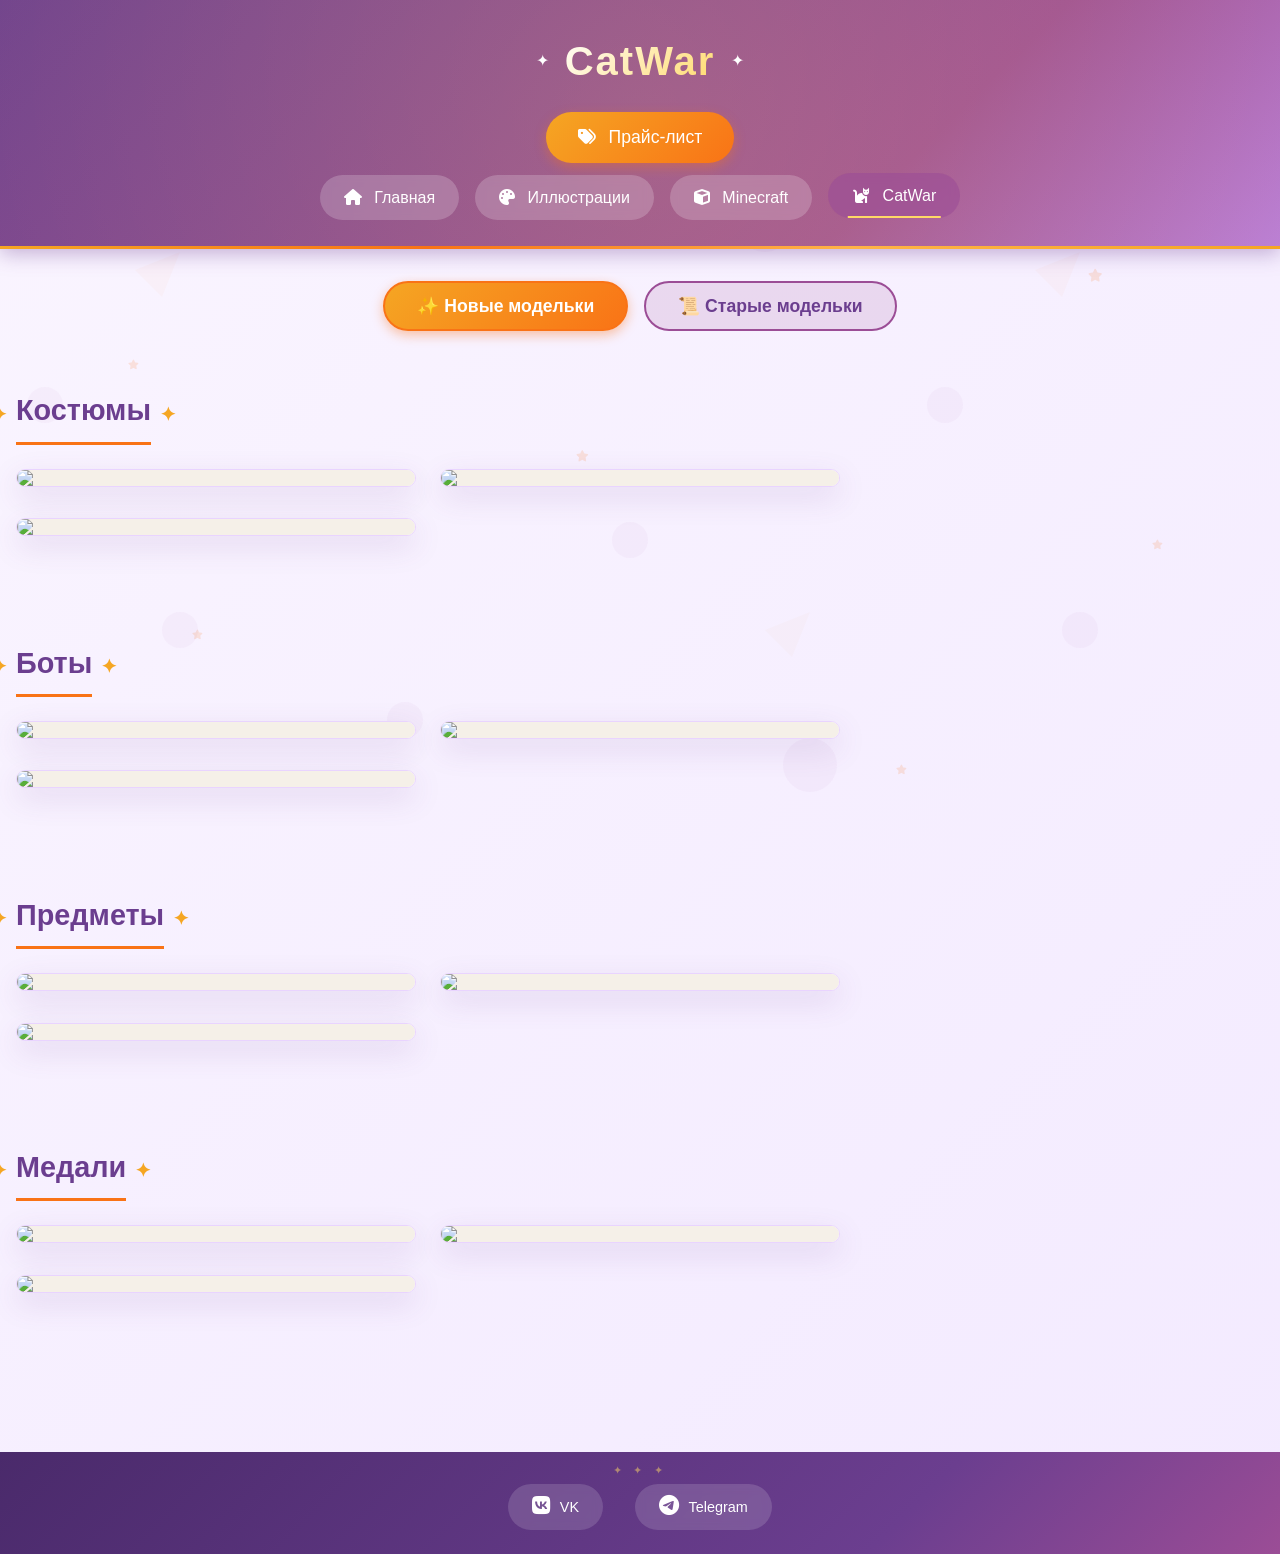
==== catwar.html @ 412e7867 "Update catwar.html" ====
<!DOCTYPE html>
<html lang="ru">
<head>
    <meta charset="UTF-8">
    <meta name="viewport" content="width=device-width, initial-scale=1.0">
    <title>CatWar</title>
    <link rel="stylesheet" href="style.css">
    <link rel="stylesheet" href="https://cdnjs.cloudflare.com/ajax/libs/font-awesome/6.0.0-beta3/css/all.min.css">
</head>
<body>
    <div class="floating-bg-stars">
        <i class="fas fa-star"></i>
        <i class="fas fa-star"></i>
        <i class="fas fa-star"></i>
        <i class="fas fa-star"></i>
        <i class="fas fa-star"></i>
        <i class="fas fa-star"></i>
        <i class="fas fa-star"></i>
        <i class="fas fa-star"></i>
    </div>

    <header>
        <div class="header-content">
            <div class="page-title-header">
                <span class="title-star-left">✦</span>
                <h1>CatWar</h1>
                <span class="title-star-right">✦</span>
            </div>
        </div>
        <nav>
            <a href="price.html" class="price-btn"><i class="fas fa-tags"></i> Прайс-лист</a>
            <div class="nav-links">
                <a href="index.html"><i class="fas fa-home"></i> Главная</a>
                <a href="gallery.html"><i class="fas fa-palette"></i> Иллюстрации</a>
                <a href="minecraft.html"><i class="fas fa-cube"></i> Minecraft</a>
                <a href="catwar.html" class="active"><i class="fas fa-cat"></i> CatWar</a>
            </div>
        </nav>
    </header>

    <main>
        <div class="section-tabs">
            <button class="tab-btn active" data-tab="new">✨ Новые модельки</button>
            <button class="tab-btn" data-tab="old">📜 Старые модельки</button>
        </div>

        <div id="new" class="section-content active">
            <div class="category"><h3>Костюмы</h3><div class="gallery">
                <div class="card"><div class="card-image"><img src="https://via.placeholder.com/400x400?text=New+Player+1"><div class="card-overlay"><i class="fas fa-search-plus"></i></div></div></div>
                <div class="card"><div class="card-image"><img src="https://via.placeholder.com/400x400?text=New+Player+2"><div class="card-overlay"><i class="fas fa-search-plus"></i></div></div></div>
                <div class="card"><div class="card-image"><img src="https://via.placeholder.com/400x400?text=New+Player+3"><div class="card-overlay"><i class="fas fa-search-plus"></i></div></div></div>
            </div></div>
            <div class="category"><h3>Боты</h3><div class="gallery">
                <div class="card"><div class="card-image"><img src="https://via.placeholder.com/400x400?text=New+Bot+1"><div class="card-overlay"><i class="fas fa-search-plus"></i></div></div></div>
                <div class="card"><div class="card-image"><img src="https://via.placeholder.com/400x400?text=New+Bot+2"><div class="card-overlay"><i class="fas fa-search-plus"></i></div></div></div>
                <div class="card"><div class="card-image"><img src="https://via.placeholder.com/400x400?text=New+Bot+3"><div class="card-overlay"><i class="fas fa-search-plus"></i></div></div></div>
            </div></div>
            <div class="category"><h3>Предметы</h3><div class="gallery">
                <div class="card"><div class="card-image"><img src="https://via.placeholder.com/400x400?text=New+Item+1"><div class="card-overlay"><i class="fas fa-search-plus"></i></div></div></div>
                <div class="card"><div class="card-image"><img src="https://via.placeholder.com/400x400?text=New+Item+2"><div class="card-overlay"><i class="fas fa-search-plus"></i></div></div></div>
                <div class="card"><div class="card-image"><img src="https://via.placeholder.com/400x400?text=New+Item+3"><div class="card-overlay"><i class="fas fa-search-plus"></i></div></div></div>
            </div></div>
            <div class="category"><h3>Медали</h3><div class="gallery">
                <div class="card"><div class="card-image"><img src="https://via.placeholder.com/400x400?text=New+Medal+1"><div class="card-overlay"><i class="fas fa-search-plus"></i></div></div></div>
                <div class="card"><div class="card-image"><img src="https://via.placeholder.com/400x400?text=New+Medal+2"><div class="card-overlay"><i class="fas fa-search-plus"></i></div></div></div>
                <div class="card"><div class="card-image"><img src="https://via.placeholder.com/400x400?text=New+Medal+3"><div class="card-overlay"><i class="fas fa-search-plus"></i></div></div></div>
            </div></div>
        </div>

        <div id="old" class="section-content">
            <div class="category"><h3>Костюмы</h3><div class="gallery">
                <div class="card"><div class="card-image"><img src="https://via.placeholder.com/400x400?text=Old+Player+1"><div class="card-overlay"><i class="fas fa-search-plus"></i></div></div></div>
                <div class="card"><div class="card-image"><img src="https://via.placeholder.com/400x400?text=Old+Player+2"><div class="card-overlay"><i class="fas fa-search-plus"></i></div></div></div>
                <div class="card"><div class="card-image"><img src="https://via.placeholder.com/400x400?text=Old+Player+3"><div class="card-overlay"><i class="fas fa-search-plus"></i></div></div></div>
            </div></div>
            <div class="category"><h3>Боты</h3><div class="gallery">
                <div class="card"><div class="card-image"><img src="https://via.placeholder.com/400x400?text=Old+Bot+1"><div class="card-overlay"><i class="fas fa-search-plus"></i></div></div></div>
                <div class="card"><div class="card-image"><img src="https://via.placeholder.com/400x400?text=Old+Bot+2"><div class="card-overlay"><i class="fas fa-search-plus"></i></div></div></div>
                <div class="card"><div class="card-image"><img src="https://via.placeholder.com/400x400?text=Old+Bot+3"><div class="card-overlay"><i class="fas fa-search-plus"></i></div></div></div>
            </div></div>
            <div class="category"><h3>Предметы</h3><div class="gallery">
                <div class="card"><div class="card-image"><img src="https://via.placeholder.com/400x400?text=Old+Item+1"><div class="card-overlay"><i class="fas fa-search-plus"></i></div></div></div>
                <div class="card"><div class="card-image"><img src="https://via.placeholder.com/400x400?text=Old+Item+2"><div class="card-overlay"><i class="fas fa-search-plus"></i></div></div></div>
                <div class="card"><div class="card-image"><img src="https://via.placeholder.com/400x400?text=Old+Item+3"><div class="card-overlay"><i class="fas fa-search-plus"></i></div></div></div>
            </div></div>
            <div class="category"><h3>Медали</h3><div class="gallery">
                <div class="card"><div class="card-image"><img src="https://via.placeholder.com/400x400?text=Old+Medal+1"><div class="card-overlay"><i class="fas fa-search-plus"></i></div></div></div>
                <div class="card"><div class="card-image"><img src="https://via.placeholder.com/400x400?text=Old+Medal+2"><div class="card-overlay"><i class="fas fa-search-plus"></i></div></div></div>
                <div class="card"><div class="card-image"><img src="https://via.placeholder.com/400x400?text=Old+Medal+3"><div class="card-overlay"><i class="fas fa-search-plus"></i></div></div></div>
            </div></div>
        </div>
    </main>

    <footer>
        <div class="social-icons">
            <a href="https://vk.com/club159753129" target="_blank" class="social-link vk"><i class="fab fa-vk"></i><span>VK</span></a>
            <a href="https://t.me/AsyaF0xy" target="_blank" class="social-link telegram"><i class="fab fa-telegram-plane"></i><span>Telegram</span></a>
        </div>
    </footer>

    <div id="imageModal" class="modal">
        <span class="close-modal">&times;</span>
        <img class="modal-content" id="modalImage">
    </div>
    <script>
        const modal = document.getElementById('imageModal');
        const modalImg = document.getElementById('modalImage');
        const closeModal = document.querySelector('.close-modal');
        document.querySelectorAll('.card-image img').forEach(img => {
            img.addEventListener('click', () => { modal.style.display = 'flex'; modalImg.src = img.src; modalImg.alt = img.alt; });
        });
        closeModal.addEventListener('click', () => { modal.style.display = 'none'; });
        modal.addEventListener('click', (e) => { if (e.target === modal) modal.style.display = 'none'; });

        const tabBtns = document.querySelectorAll('.tab-btn');
        const sections = { new: document.getElementById('new'), old: document.getElementById('old') };
        tabBtns.forEach(btn => {
            btn.addEventListener('click', () => {
                const tabId = btn.getAttribute('data-tab');
                tabBtns.forEach(b => b.classList.remove('active'));
                btn.classList.add('active');
                Object.values(sections).forEach(section => section.classList.remove
---- style.css ----
* {
    margin: 0;
    padding: 0;
    box-sizing: border-box;
}

body {
    font-family: 'Segoe UI', Tahoma, Geneva, Verdana, sans-serif;
    line-height: 1.6;
    color: #2d1b2d;
    background: linear-gradient(135deg, #faf5ff 0%, #f3eaff 100%);
    display: flex;
    flex-direction: column;
    min-height: 100vh;
    position: relative;
}

/* Декоративные элементы на фоне */
body::before {
    content: '';
    position: fixed;
    top: 0;
    left: 0;
    width: 100%;
    height: 100%;
    pointer-events: none;
    background-image: url('data:image/svg+xml;utf8,<svg xmlns="http://www.w3.org/2000/svg" viewBox="0 0 100 100"><circle cx="10" cy="10" r="2" fill="rgba(155,77,150,0.08)"/><circle cx="85" cy="25" r="3" fill="rgba(155,77,150,0.08)"/><circle cx="45" cy="80" r="2" fill="rgba(155,77,150,0.08)"/><circle cx="70" cy="60" r="2" fill="rgba(155,77,150,0.08)"/><circle cx="20" cy="70" r="2" fill="rgba(155,77,150,0.08)"/><circle cx="90" cy="85" r="3" fill="rgba(155,77,150,0.08)"/><circle cx="5" cy="45" r="2" fill="rgba(155,77,150,0.08)"/><circle cx="60" cy="15" r="2" fill="rgba(155,77,150,0.08)"/><path d="M15 30 L20 28 L18 33 Z" fill="rgba(249,115,22,0.05)"/><path d="M85 70 L90 68 L88 73 Z" fill="rgba(245,166,35,0.05)"/></svg>');
    background-repeat: repeat;
    opacity: 0.5;
    z-index: -1;
}

/* Плавающие звёздочки на фоне */
.floating-bg-stars {
    position: fixed;
    top: 0;
    left: 0;
    width: 100%;
    height: 100%;
    pointer-events: none;
    overflow: hidden;
    z-index: 0;
}

.floating-bg-stars i {
    position: absolute;
    color: rgba(249, 115, 22, 0.15);
    font-size: 0.6rem;
    animation: floatBgStar 15s linear infinite;
}

.floating-bg-stars i:nth-child(1) { top: 10%; left: 20%; animation-duration: 18s; }
.floating-bg-stars i:nth-child(2) { top: 30%; left: 85%; animation-duration: 22s; font-size: 0.8rem; }
.floating-bg-stars i:nth-child(3) { top: 70%; left: 15%; animation-duration: 25s; }
.floating-bg-stars i:nth-child(4) { top: 50%; left: 45%; animation-duration: 20s; font-size: 0.7rem; }
.floating-bg-stars i:nth-child(5) { top: 85%; left: 70%; animation-duration: 28s; }
.floating-bg-stars i:nth-child(6) { top: 15%; left: 60%; animation-duration: 16s; }
.floating-bg-stars i:nth-child(7) { top: 60%; left: 90%; animation-duration: 24s; }
.floating-bg-stars i:nth-child(8) { top: 40%; left: 10%; animation-duration: 30s; }

@keyframes floatBgStar {
    0% { transform: translateY(0) rotate(0deg); opacity: 0; }
    20% { opacity: 0.5; }
    80% { opacity: 0.5; }
    100% { transform: translateY(-100px) rotate(180deg); opacity: 0; }
}

/* Шапка сайта */
header {
    background: linear-gradient(135deg, #6b3e8f 0%, #9b4d96 70%, #b87cdb 100%);
    color: #fff;
    text-align: center;
    padding: 1.8rem 1rem;
    box-shadow: 0 4px 20px rgba(107, 62, 143, 0.4);
    position: relative;
    overflow: hidden;
}

header::before {
    content: '';
    position: absolute;
    top: -50%;
    left: -50%;
    width: 200%;
    height: 200%;
    background: radial-gradient(circle, rgba(255,200,100,0.2) 0%, transparent 70%);
    animation: rotate 20s linear infinite;
}

header::after {
    content: '';
    position: absolute;
    bottom: 0;
    left: 0;
    right: 0;
    height: 3px;
    background: linear-gradient(90deg, #f5a623, #f97316, #ffb347, #f5a623);
    animation: shimmer 3s ease-in-out infinite;
}

@keyframes shimmer {
    0% { opacity: 0.5; background-position: -100%; }
    50% { opacity: 1; }
    100% { opacity: 0.5; background-position: 100%; }
}

@keyframes rotate {
    from { transform: rotate(0deg); }
    to { transform: rotate(360deg); }
}

.header-content {
    position: relative;
    z-index: 1;
}

/* Заголовок страницы в шапке */
.page-title-header {
    display: flex;
    align-items: center;
    justify-content: center;
    gap: 1rem;
    flex-wrap: wrap;
}

.page-title-header i {
    font-size: 2rem;
    color: #ffd966;
    filter: drop-shadow(0 2px 4px rgba(0,0,0,0.2));
    animation: bounce 3s ease-in-out infinite;
}

.page-title-header h1 {
    font-size: 2.5rem;
    margin: 0;
    text-shadow: 2px 2px 4px rgba(0,0,0,0.2);
    letter-spacing: 2px;
    background: linear-gradient(135deg, #fff, #ffd966);
    -webkit-background-clip: text;
    background-clip: text;
    color: transparent;
    text-shadow: none;
}

@keyframes bounce {
    0%, 100% { transform: translateY(0); }
    50% { transform: translateY(-3px); }
}

.floating-stars-header {
    display: flex;
    gap: 0.3rem;
}

.floating-stars-header i {
    font-size: 0.9rem;
    color: #ffd966;
    animation: pulseStar 1.5s ease-in-out infinite;
}

.floating-stars-header i:nth-child(2) { animation-delay: 0.5s; }
.floating-stars-header i:nth-child(3) { animation-delay: 1s; }

@keyframes pulseStar {
    0%, 100% { opacity: 0.5; transform: scale(0.9); }
    50% { opacity: 1; transform: scale(1.1); }
}

/* Навигация */
nav {
    margin-top: 1.2rem;
    position: relative;
    z-index: 1;
    display: flex;
    flex-direction: column;
    align-items: center;
    gap: 0.8rem;
}

.price-btn {
    background: linear-gradient(135deg, #f5a623, #f97316);
    padding: 0.7rem 2rem;
    font-size: 1.1rem;
    box-shadow: 0 4px 12px rgba(249, 115, 22, 0.4);
    position: relative;
    overflow: hidden;
}

.price-btn::before {
    content: '';
    position: absolute;
    top: 0;
    left: -100%;
    width: 100%;
    height: 100%;
    background: linear-gradient(90deg, transparent, rgba(255,255,255,0.3), transparent);
    transition: left 0.5s;
}

.price-btn:hover::before {
    left: 100%;
}

.price-btn:hover {
    transform: translateY(-2px);
    box-shadow: 0 6px 16px rgba(249, 115, 22, 0.6);
}

.nav-links {
    display: flex;
    gap: 1rem;
    flex-wrap: wrap;
    justify-content: center;
}

nav a {
    color: #fff;
    text-decoration: none;
    margin: 0;
    padding: 0.6rem 1.5rem;
    border-radius: 30px;
    transition: all 0.3s;
    font-weight: 500;
    display: inline-block;
    background: rgba(255,255,255,0.2);
    backdrop-filter: blur(5px);
    position: relative;
}

nav a i {
    margin-right: 0.5rem;
}

nav a::after {
    content: '';
    position: absolute;
    bottom: 0;
    left: 50%;
    width: 0;
    height: 2px;
    background: #ffd966;
    transition: all 0.3s;
    transform: translateX(-50%);
}

nav a:hover::after, nav a.active::after {
    width: 70%;
}

nav a:hover, nav a.active {
    background: rgba(155, 77, 150, 0.6);
    transform: translateY(-2px);
}

/* Основной контент */
main {
    flex: 1;
    max-width: 1400px;
    margin: 2rem auto;
    padding: 0 1rem;
    width: 100%;
    position: relative;
    z-index: 1;
}

/* Галерея в стиле Pinterest */
.gallery {
    column-count: 3;
    column-gap: 1.5rem;
}

.card {
    background: #fff;
    border-radius: 20px;
    overflow: hidden;
    box-shadow: 0 10px 30px rgba(107, 62, 143, 0.15);
    transition: all 0.4s;
    border: 1px solid #e9d4ff;
    margin-bottom: 1.5rem;
    break-inside: avoid;
    display: inline-block;
    width: 100%;
    position: relative;
}

.card::before {
    content: '';
    position: absolute;
    top: 0;
    left: 0;
    right: 0;
    height: 3px;
    background: linear-gradient(90deg, #6b3e8f, #f5a623, #f97316, #6b3e8f);
    border-radius: 20px 20px 0 0;
    transform: scaleX(0);
    transition: transform 0.4s;
}

.card:hover::before {
    transform: scaleX(1);
}

.card:hover {
    transform: translateY(-8px);
    box-shadow: 0 20px 40px rgba(155, 77, 150, 0.3);
}

.card-image {
    position: relative;
    overflow: hidden;
    cursor: pointer;
    background: #f5f0e8;
}

.card-image img {
    width: 100%;
    height: auto;
    display: block;
    transition: transform 0.5s;
}

.card:hover .card-image img {
    transform: scale(1.02);
}

.card-overlay {
    position: absolute;
    top: 0;
    left: 0;
    width: 100%;
    height: 100%;
    background: rgba(107, 62, 143, 0.7);
    display: flex;
    align-items: center;
    justify-content: center;
    opacity: 0;
    transition: opacity 0.3s;
}

.card-image:hover .card-overlay {
    opacity: 1;
}

.card-overlay i {
    font-size: 2.5rem;
    color: #ffd966;
    transform: scale(0.8);
    transition: transform 0.3s;
}

.card-image:hover .card-overlay i {
    transform: scale(1);
}

/* Категории */
.category {
    margin-bottom: 3rem;
}

.category h3 {
    font-size: 1.8rem;
    margin: 1.5rem 0 1.5rem;
    color: #6b3e8f;
    border-bottom: 3px solid #f97316;
    padding-bottom: 0.5rem;
    display: inline-block;
    position: relative;
}

.category h3::before {
    content: '✦';
    position: absolute;
    left: -25px;
    top: 50%;
    transform: translateY(-50%);
    color: #f5a623;
    font-size: 1.2rem;
}

.category h3::after {
    content: '✦';
    position: absolute;
    right: -25px;
    top: 50%;
    transform: translateY(-50%);
    color: #f5a623;
    font-size: 1.2rem;
}

/* Прайс-лист */
.price-note {
    background: linear-gradient(135deg, #faf5ff 0%, #f5eaff 100%);
    border-left: 4px solid #f97316;
    padding: 1.2rem;
    margin-bottom: 2rem;
    border-radius: 16px;
    text-align: center;
    position: relative;
    overflow: hidden;
}

.price-note::before {
    content: '✨';
    position: absolute;
    left: 10px;
    top: 10px;
    font-size: 1rem;
    opacity: 0.5;
}

.price-note::after {
    content: '✨';
    position: absolute;
    right: 10px;
    bottom: 10px;
    font-size: 1rem;
    opacity: 0.5;
}

.specialization {
    display: flex;
    justify-content: center;
    gap: 2rem;
    margin: 2rem 0;
    flex-wrap: wrap;
}

.specialization span {
    background: linear-gradient(135deg, #6b3e8f 0%, #9b4d96 100%);
    color: #fff;
    padding: 0.7rem 1.8rem;
    border-radius: 50px;
    font-size: 1rem;
    box-shadow: 0 4px 12px rgba(107, 62, 143, 0.3);
    transition: all 0.3s;
    cursor: default;
    position: relative;
    overflow: hidden;
}

.specialization span::before {
    content: '';
    position: absolute;
    top: 0;
    left: -100%;
    width: 100%;
    height: 100%;
    background: linear-gradient(90deg, transparent, rgba(255,215,0,0.3), transparent);
    transition: left 0.5s;
}

.specialization span:hover::before {
    left: 100%;
}

.specialization span:hover {
    transform: translateY(-3px);
    box-shadow: 0 6px 16px rgba(155, 77, 150, 0.4);
}

.price-info {
    text-align: center;
    margin-bottom: 2rem;
    display: flex;
    align-items: center;
    justify-content: center;
    gap: 0.5rem;
    color: #6b3e8f;
    background: rgba(155, 77, 150, 0.1);
    padding: 0.8rem;
    border-radius: 50px;
    width: fit-content;
    margin-left: auto;
    margin-right: auto;
}

.price-info i {
    font-size: 1.2rem;
    color: #f97316;
}

.price-category h3 {
    font-size: 1.4rem;
    margin: 1.8rem 0 1rem;
    color: #6b3e8f;
    border-bottom: 2px solid #f97316;
    padding-bottom: 0.4rem;
    display: inline-block;
}

.price-table {
    width: 100%;
    border-collapse: collapse;
    background: #fff;
    box-shadow: 0 4px 16px rgba(107, 62, 143, 0.1);
    margin-bottom: 1.5rem;
    border-radius: 16px;
    overflow: hidden;
}

.price-table th, .price-table td {
    border: 1px solid #e9d4ff;
    padding: 12px 16px;
    text-align: left;
}

.price-table th {
    background: linear-gradient(135deg, #6b3e8f 0%, #9b4d96 100%);
    color: #fff;
    font-weight: 600;
}

.price-table tr:nth-child(even) {
    background: #faf5ff;
}

.price-table tr:hover {
    background: #fff0e0;
    transition: background 0.2s;
}

/* Информационные блоки */
.info-block {
    background: #fff;
    border-radius: 20px;
    padding: 1.8rem;
    margin: 2rem 0;
    box-shadow: 0 8px 24px rgba(107, 62, 143, 0.1);
    border: 1px solid #e9d4ff;
    transition: all 0.3s;
    position: relative;
    overflow: hidden;
}

.info-block::before {
    content: '✦';
    position: absolute;
    top: 10px;
    left: 10px;
    font-size: 1.2rem;
    color: #f5a623;
    opacity: 0.3;
}

.info-block::after {
    content: '✦';
    position: absolute;
    bottom: 10px;
    right: 10px;
    font-size: 1.2rem;
    color: #f5a623;
    opacity: 0.3;
}

.info-block:hover {
    transform: translateY(-3px);
    box-shadow: 0 12px 28px rgba(249, 115, 22, 0.15);
}

.info-block h3 {
    border-bottom: none;
    margin-top: 0;
    display: block;
    color: #f97316;
    margin-bottom: 1rem;
}

.info-block h3 i {
    margin-right: 0.6rem;
    color: #f5a623;
}

.payment-methods {
    display: flex;
    flex-wrap: wrap;
    gap: 1rem;
    margin-top: 0.8rem;
}

.payment-methods span {
    background: linear-gradient(135deg, #faf5ff 0%, #f5eaff 100%);
    padding: 0.6rem 1.3rem;
    border-radius: 30px;
    font-size: 0.9rem;
    color: #6b3e8f;
    font-weight: 500;
    transition: all 0.3s;
    border: 1px solid #e9d4ff;
}

.payment-methods span:hover {
    transform: translateY(-2px);
    box-shadow: 0 2px 8px rgba(249, 115, 22, 0.2);
    border-color: #f97316;
}

/* Стили для лобби */
.welcome-block {
    text-align: center;
    position: relative;
}

.welcome-block .decor-line {
    width: 80px;
    height: 2px;
    background: linear-gradient(90deg, #6b3e8f, #f5a623, #f97316, #6b3e8f);
    margin: 1rem auto;
    border-radius: 2px;
}

.welcome-block h3 {
    color: #6b3e8f;
    margin-bottom: 1rem;
    font-size: 1.8rem;
}

.welcome-block p {
    font-size: 1.1rem;
    max-width: 800px;
    margin: 0 auto;
    line-height: 1.6;
}

.tools-block {
    text-align: center;
}

.tools-list {
    display: flex;
    justify-content: center;
    gap: 2rem;
    flex-wrap: wrap;
    margin-top: 1rem;
}

.tools-list p {
    background: linear-gradient(135deg, #faf5ff 0%, #f5eaff 100%);
    padding: 0.8rem 1.5rem;
    border-radius: 20px;
    border: 1px solid #e9d4ff;
    font-size: 1rem;
    transition: all 0.3s;
}

.tools-list p:hover {
    border-color: #f97316;
    transform: translateY(-2px);
}

.tools-list i {
    margin-right: 0.5rem;
    color: #f97316;
}

.info-grid {
    display: grid;
    grid-template-columns: repeat(auto-fit, minmax(250px, 1fr));
    gap: 1.5rem;
    margin: 2rem 0;
}

.info-card {
    background: #fff;
    border-radius: 20px;
    padding: 1.5rem;
    text-align: center;
    transition: all 0.3s;
    border: 1px solid #e9d4ff;
    box-shadow: 0 4px 12px rgba(107, 62, 143, 0.1);
    position: relative;
}

.info-card::before {
    content: '';
    position: absolute;
    top: 0;
    left: 0;
    right: 0;
    height: 3px;
    background: linear-gradient(90deg, #6b3e8f, #f5a623, #f97316);
    border-radius: 20px 20px 0 0;
}

.info-card:hover {
    transform: translateY(-5px);
    box-shadow: 0 12px 28px rgba(249, 115, 22, 0.2);
}

.info-card i {
    font-size: 2rem;
    color: #f97316;
    margin-bottom: 1rem;
}

.info-card h3 {
    color: #6b3e8f;
    margin-bottom: 0.5rem;
    font-size: 1.3rem;
}

.info-link {
    display: inline-block;
    color: #f97316;
    text-decoration: none;
    font-weight: bold;
    transition: color 0.3s;
}

.info-link:hover {
    color: #f5a623;
}

/* Minecraft блок */
.minecraft-info {
    background: linear-gradient(135deg, #faf5ff 0%, #f5eaff 100%);
    border: 1px solid #f97316;
}

.minecraft-info h3 {
    color: #f97316;
}

/* Переключаемые разделы CatWar */
.section-tabs {
    display: flex;
    justify-content: center;
    gap: 1rem;
    margin-bottom: 2rem;
    flex-wrap: wrap;
}

.tab-btn {
    background: rgba(155, 77, 150, 0.15);
    border: 2px solid #9b4d96;
    color: #6b3e8f;
    padding: 0.8rem 2rem;
    border-radius: 50px;
    font-size: 1.1rem;
    font-weight: bold;
    cursor: pointer;
    transition: all 0.3s;
    font-family: inherit;
    position: relative;
    overflow: hidden;
}

.tab-btn::before {
    content: '';
    position: absolute;
    top: 0;
    left: -100%;
    width: 100%;
    height: 100%;
    background: linear-gradient(90deg, transparent, rgba(255,215,0,0.3), transparent);
    transition: left 0.4s;
}

.tab-btn:hover::before {
    left: 100%;
}

.tab-btn:hover {
    background: #f97316;
    color: white;
    transform: translateY(-2px);
    border-color: #f97316;
}

.tab-btn.active {
    background: linear-gradient(135deg, #f5a623, #f97316);
    color: white;
    border-color: #f97316;
    box-shadow: 0 4px 12px rgba(249, 115, 22, 0.4);
}

.section-content {
    display: none;
    animation: fadeIn 0.5s ease;
}

.section-content.active {
    display: block;
}

@keyframes fadeIn {
    from { opacity: 0; transform: translateY(10px); }
    to { opacity: 1; transform: translateY(0); }
}

/* Модальное окно */
.modal {
    display: none;
    position: fixed;
    top: 0;
    left: 0;
    width: 100%;
    height: 100%;
    background: rgba(0,0,0,0.9);
    z-index: 1000;
    align-items: center;
    justify-content: center;
    cursor: pointer;
}

.modal-content {
    max-width: 90%;
    max-height: 90%;
    object-fit: contain;
    border-radius: 12px;
    box-shadow: 0 0 30px rgba(249, 115, 22, 0.3);
    animation: zoomIn 0.3s ease;
}

@keyframes zoomIn {
    from { transform: scale(0.8); opacity: 0; }
    to { transform: scale(1); opacity: 1; }
}

.close-modal {
    position: absolute;
    top: 20px;
    right: 35px;
    color: #fff;
    font-size: 40px;
    font-weight: bold;
    cursor: pointer;
    transition: all 0.3s;
}

.close-modal:hover {
    color: #f97316;
    transform: scale(1.1);
}

/* Подвал */
footer {
    background: linear-gradient(135deg, #4a2a6b 0%, #6b3e8f 70%, #9b4d96 100%);
    color: #fff;
    text-align: center;
    padding: 1.5rem;
    margin-top: 3rem;
    position: relative;
}

footer::before {
    content: '✦ ✦ ✦';
    position: absolute;
    top: 10px;
    left: 50%;
    transform: translateX(-50%);
    font-size: 0.7rem;
    letter-spacing: 4px;
    opacity: 0.5;
    color: #ffd966;
}

.social-icons {
    display: flex;
    justify-content: center;
    gap: 2rem;
    margin-top: 0.5rem;
}

.social-link {
    display: flex;
    align-items: center;
    gap: 0.6rem;
    color: #fff;
    text-decoration: none;
    padding: 0.7rem 1.5rem;
    border-radius: 40px;
    transition: all 0.3s;
    background: rgba(255,255,255,0.15);
    backdrop-filter: blur(5px);
    position: relative;
    overflow: hidden;
}

.social-link::before {
    content: '';
    position: absolute;
    top: 0;
    left: -100%;
    width: 100%;
    height: 100%;
    background: linear-gradient(90deg, transparent, rgba(255,215,0,0.3), transparent);
    transition: left 0.4s;
}

.social-link:hover::before {
    left: 100%;
}

.social-link i {
    font-size: 1.3rem;
}

.social-link span {
    font-size: 0.9rem;
    font-weight: 500;
}

.social-link:hover {
    transform: translateY(-5px);
    box-shadow: 0 6px 16px rgba(0,0,0,0.2);
}

.social-link.vk:hover {
    background: #4c75a3;
}

.social-link.telegram:hover {
    background: #26a5e4;
}

/* Адаптивность */
@media (max-width: 992px) {
    .gallery {
        column-count: 2;
    }
}

@media (max-width: 768px) {
    .page-title-header h1 {
        font-size: 1.8rem;
    }
    
    .page-title-header i {
        font-size: 1.5rem;
    }
    
    nav a {
        padding: 0.4rem 1rem;
        font-size: 0.85rem;
    }
    
    .price-btn {
        padding: 0.5rem 1.2rem;
        font-size: 0.95rem;
    }
    
    .gallery {
        column-count: 1;
    }
    
    .price-table th, .price-table td {
        padding: 8px 10px;
        font-size: 0.85rem;
    }
    
    .specialization {
        gap: 1rem;
    }
    
    .specialization span {
        padding: 0.5rem 1.2rem;
        font-size: 0.85rem;
    }
    
    .tools-list {
        gap: 1rem;
    }
    
    .tools-list p {
        padding: 0.6rem 1rem;
        font-size: 0.9rem;
    }
    
    .info-grid {
        grid-template-columns: 1fr;
    }
    
    .tab-btn {
        padding: 0.5rem 1rem;
        font-size: 0.9rem;
    }
    
    .category h3::before,
    .category h3::after {
        display: none;
    }
}
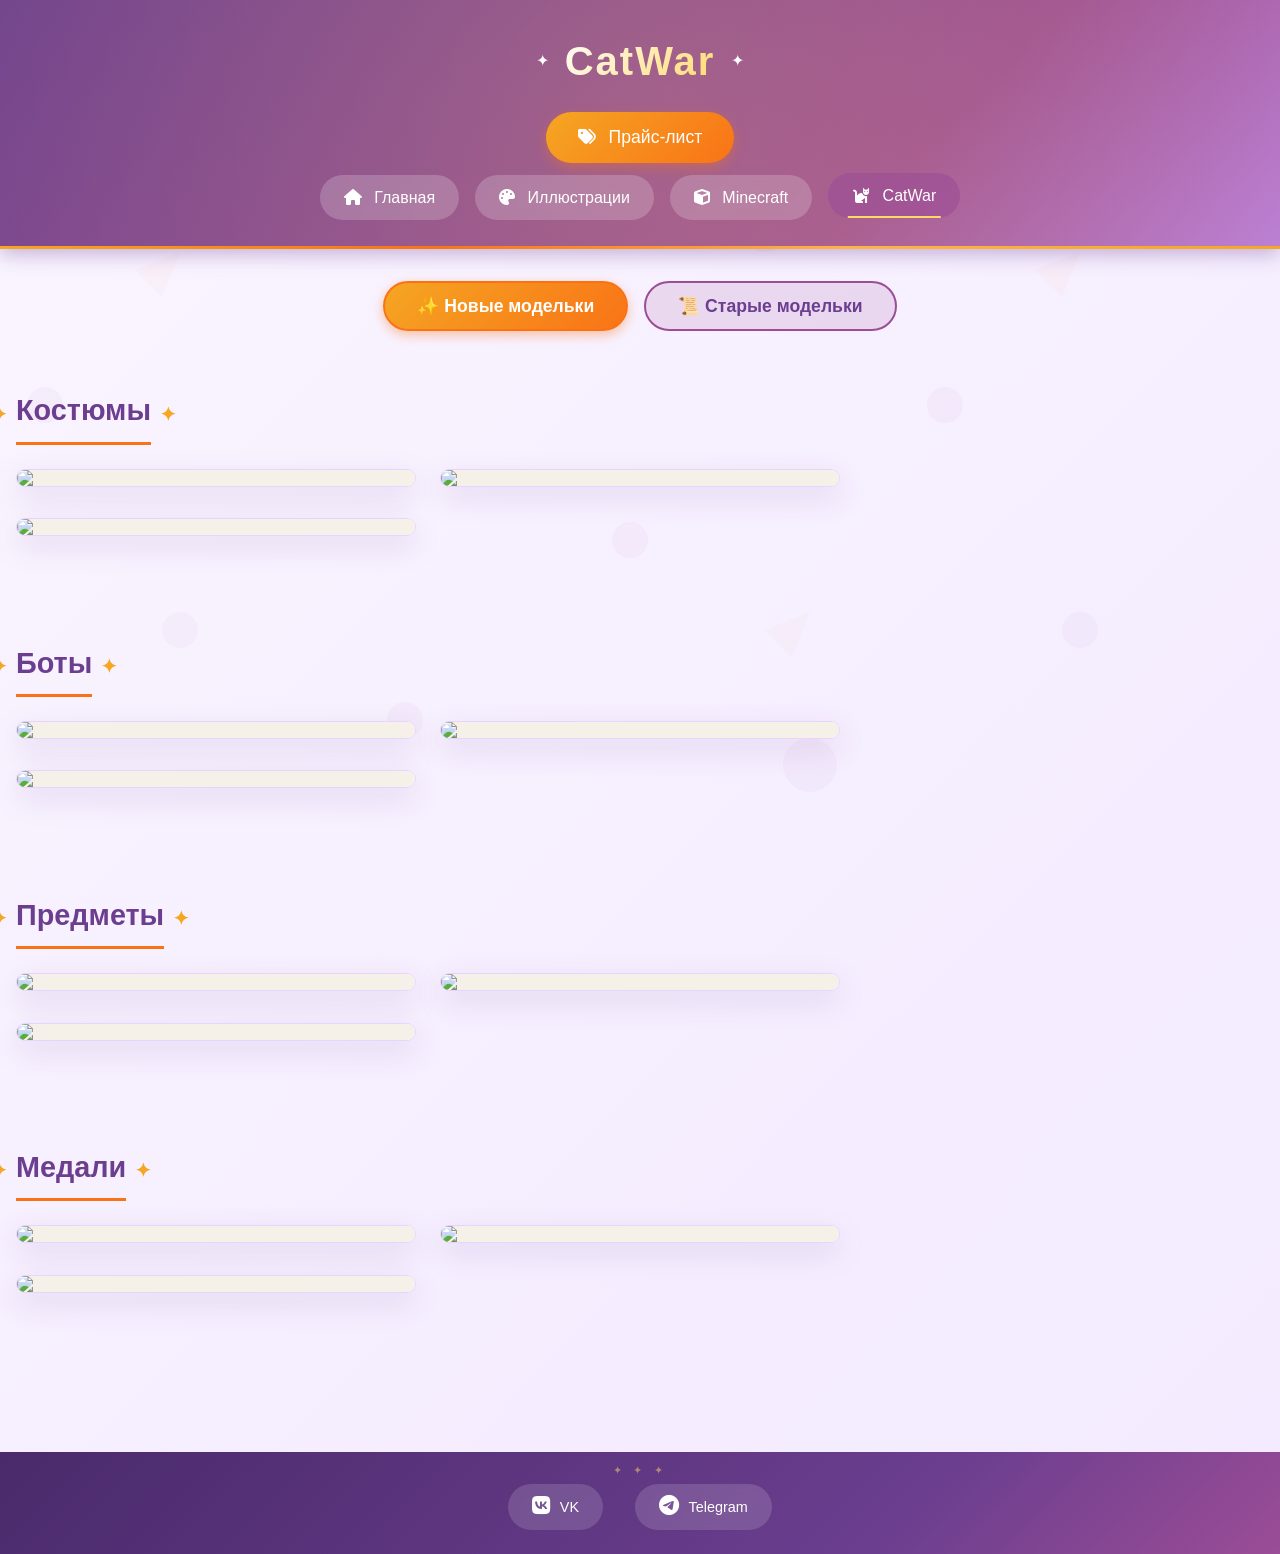
==== commit fdadf9b6: "Update catwar.html" ====
--- a/catwar.html
+++ b/catwar.html
@@ -8,17 +8,6 @@
     <link rel="stylesheet" href="https://cdnjs.cloudflare.com/ajax/libs/font-awesome/6.0.0-beta3/css/all.min.css">
 </head>
 <body>
-    <div class="floating-bg-stars">
-        <i class="fas fa-star"></i>
-        <i class="fas fa-star"></i>
-        <i class="fas fa-star"></i>
-        <i class="fas fa-star"></i>
-        <i class="fas fa-star"></i>
-        <i class="fas fa-star"></i>
-        <i class="fas fa-star"></i>
-        <i class="fas fa-star"></i>
-    </div>
-
     <header>
         <div class="header-content">
             <div class="page-title-header">
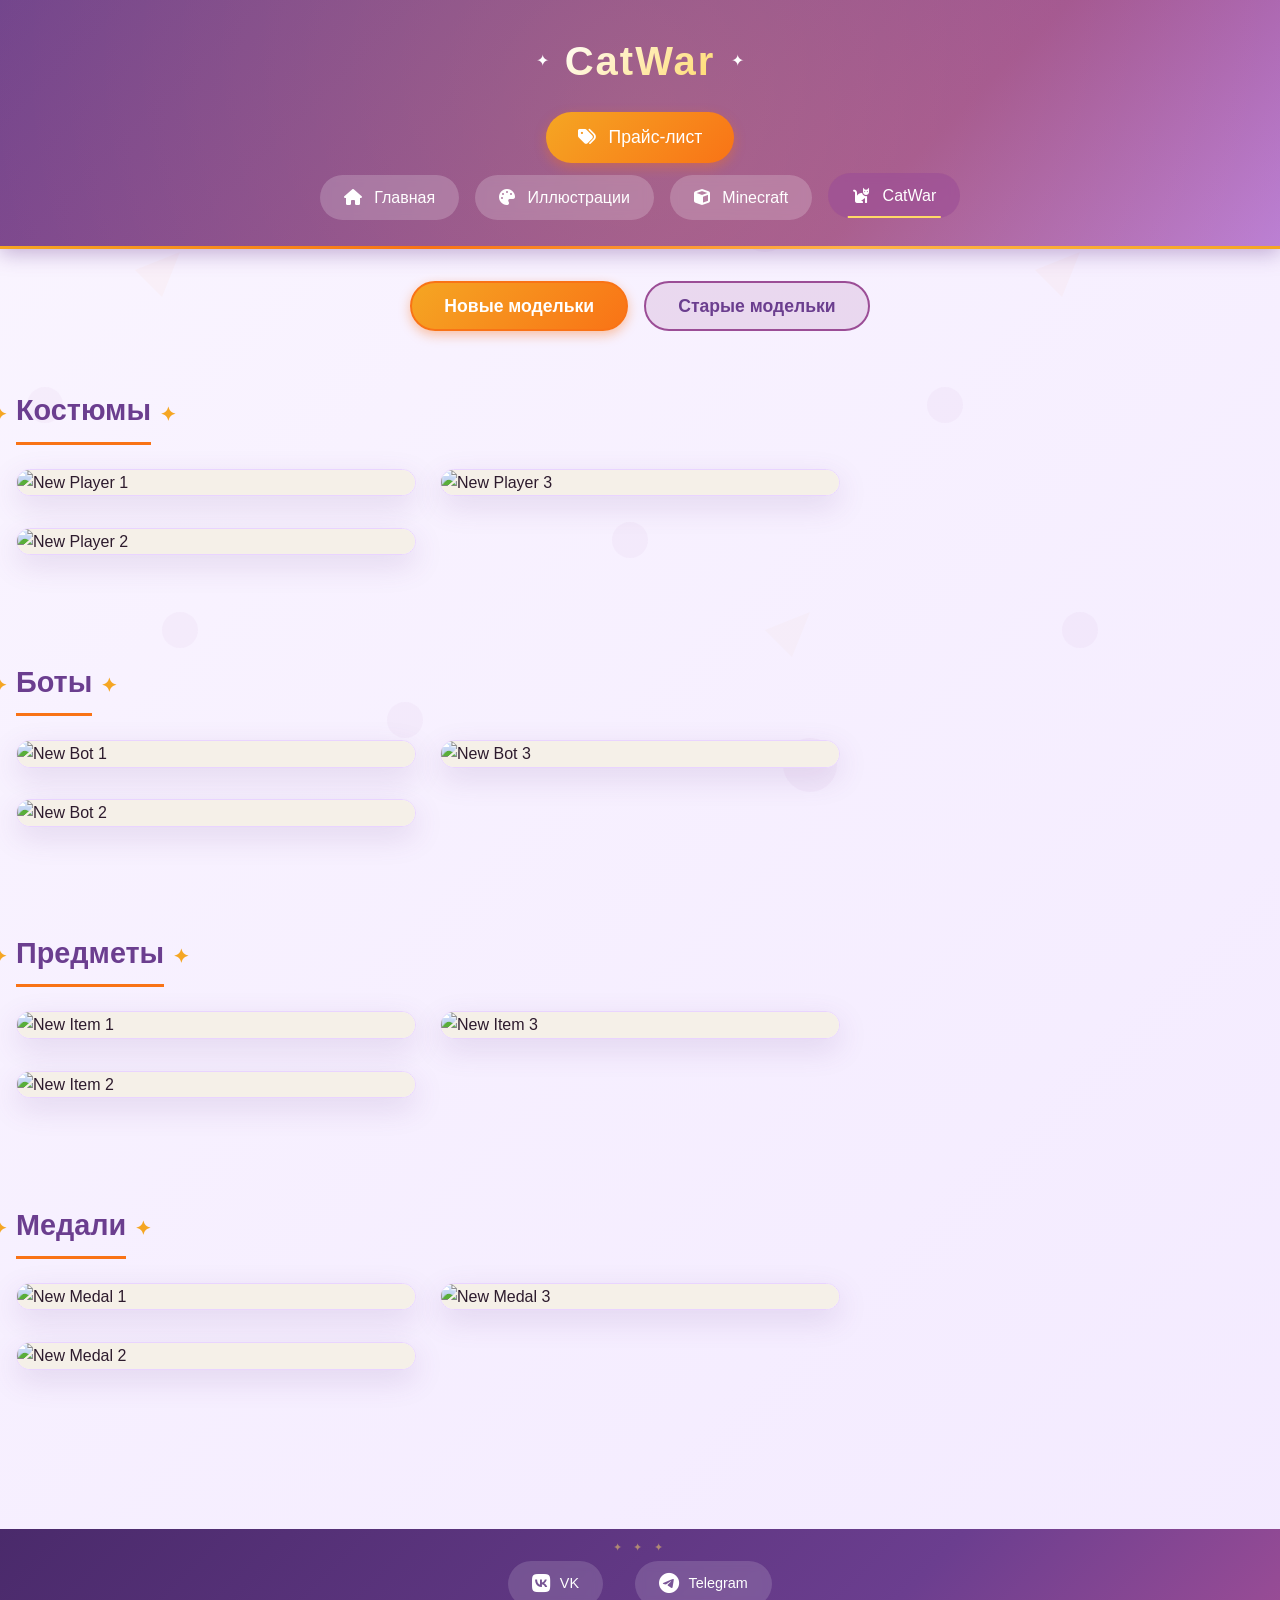
==== commit 874b1c87: "Update catwar.html" ====
--- a/catwar.html
+++ b/catwar.html
@@ -29,54 +29,200 @@
 
     <main>
         <div class="section-tabs">
-            <button class="tab-btn active" data-tab="new">✨ Новые модельки</button>
-            <button class="tab-btn" data-tab="old">📜 Старые модельки</button>
-        </div>
-
+            <button class="tab-btn active" data-tab="new">Новые модельки</button>
+            <button class="tab-btn" data-tab="old">Старые модельки</button>
+        </div>
+
+        <!-- Новые модельки -->
         <div id="new" class="section-content active">
-            <div class="category"><h3>Костюмы</h3><div class="gallery">
-                <div class="card"><div class="card-image"><img src="https://via.placeholder.com/400x400?text=New+Player+1"><div class="card-overlay"><i class="fas fa-search-plus"></i></div></div></div>
-                <div class="card"><div class="card-image"><img src="https://via.placeholder.com/400x400?text=New+Player+2"><div class="card-overlay"><i class="fas fa-search-plus"></i></div></div></div>
-                <div class="card"><div class="card-image"><img src="https://via.placeholder.com/400x400?text=New+Player+3"><div class="card-overlay"><i class="fas fa-search-plus"></i></div></div></div>
-            </div></div>
-            <div class="category"><h3>Боты</h3><div class="gallery">
-                <div class="card"><div class="card-image"><img src="https://via.placeholder.com/400x400?text=New+Bot+1"><div class="card-overlay"><i class="fas fa-search-plus"></i></div></div></div>
-                <div class="card"><div class="card-image"><img src="https://via.placeholder.com/400x400?text=New+Bot+2"><div class="card-overlay"><i class="fas fa-search-plus"></i></div></div></div>
-                <div class="card"><div class="card-image"><img src="https://via.placeholder.com/400x400?text=New+Bot+3"><div class="card-overlay"><i class="fas fa-search-plus"></i></div></div></div>
-            </div></div>
-            <div class="category"><h3>Предметы</h3><div class="gallery">
-                <div class="card"><div class="card-image"><img src="https://via.placeholder.com/400x400?text=New+Item+1"><div class="card-overlay"><i class="fas fa-search-plus"></i></div></div></div>
-                <div class="card"><div class="card-image"><img src="https://via.placeholder.com/400x400?text=New+Item+2"><div class="card-overlay"><i class="fas fa-search-plus"></i></div></div></div>
-                <div class="card"><div class="card-image"><img src="https://via.placeholder.com/400x400?text=New+Item+3"><div class="card-overlay"><i class="fas fa-search-plus"></i></div></div></div>
-            </div></div>
-            <div class="category"><h3>Медали</h3><div class="gallery">
-                <div class="card"><div class="card-image"><img src="https://via.placeholder.com/400x400?text=New+Medal+1"><div class="card-overlay"><i class="fas fa-search-plus"></i></div></div></div>
-                <div class="card"><div class="card-image"><img src="https://via.placeholder.com/400x400?text=New+Medal+2"><div class="card-overlay"><i class="fas fa-search-plus"></i></div></div></div>
-                <div class="card"><div class="card-image"><img src="https://via.placeholder.com/400x400?text=New+Medal+3"><div class="card-overlay"><i class="fas fa-search-plus"></i></div></div></div>
-            </div></div>
-        </div>
-
+            <div class="category">
+                <h3>Костюмы</h3>
+                <div class="gallery">
+                    <div class="card">
+                        <div class="card-image" data-img="https://via.placeholder.com/400x400?text=New+Player+1">
+                            <img src="https://via.placeholder.com/400x400?text=New+Player+1" alt="New Player 1">
+                            <div class="card-overlay"><i class="fas fa-search-plus"></i></div>
+                        </div>
+                    </div>
+                    <div class="card">
+                        <div class="card-image" data-img="https://via.placeholder.com/400x400?text=New+Player+2">
+                            <img src="https://via.placeholder.com/400x400?text=New+Player+2" alt="New Player 2">
+                            <div class="card-overlay"><i class="fas fa-search-plus"></i></div>
+                        </div>
+                    </div>
+                    <div class="card">
+                        <div class="card-image" data-img="https://via.placeholder.com/400x400?text=New+Player+3">
+                            <img src="https://via.placeholder.com/400x400?text=New+Player+3" alt="New Player 3">
+                            <div class="card-overlay"><i class="fas fa-search-plus"></i></div>
+                        </div>
+                    </div>
+                </div>
+            </div>
+            <div class="category">
+                <h3>Боты</h3>
+                <div class="gallery">
+                    <div class="card">
+                        <div class="card-image" data-img="https://via.placeholder.com/400x400?text=New+Bot+1">
+                            <img src="https://via.placeholder.com/400x400?text=New+Bot+1" alt="New Bot 1">
+                            <div class="card-overlay"><i class="fas fa-search-plus"></i></div>
+                        </div>
+                    </div>
+                    <div class="card">
+                        <div class="card-image" data-img="https://via.placeholder.com/400x400?text=New+Bot+2">
+                            <img src="https://via.placeholder.com/400x400?text=New+Bot+2" alt="New Bot 2">
+                            <div class="card-overlay"><i class="fas fa-search-plus"></i></div>
+                        </div>
+                    </div>
+                    <div class="card">
+                        <div class="card-image" data-img="https://via.placeholder.com/400x400?text=New+Bot+3">
+                            <img src="https://via.placeholder.com/400x400?text=New+Bot+3" alt="New Bot 3">
+                            <div class="card-overlay"><i class="fas fa-search-plus"></i></div>
+                        </div>
+                    </div>
+                </div>
+            </div>
+            <div class="category">
+                <h3>Предметы</h3>
+                <div class="gallery">
+                    <div class="card">
+                        <div class="card-image" data-img="https://via.placeholder.com/400x400?text=New+Item+1">
+                            <img src="https://via.placeholder.com/400x400?text=New+Item+1" alt="New Item 1">
+                            <div class="card-overlay"><i class="fas fa-search-plus"></i></div>
+                        </div>
+                    </div>
+                    <div class="card">
+                        <div class="card-image" data-img="https://via.placeholder.com/400x400?text=New+Item+2">
+                            <img src="https://via.placeholder.com/400x400?text=New+Item+2" alt="New Item 2">
+                            <div class="card-overlay"><i class="fas fa-search-plus"></i></div>
+                        </div>
+                    </div>
+                    <div class="card">
+                        <div class="card-image" data-img="https://via.placeholder.com/400x400?text=New+Item+3">
+                            <img src="https://via.placeholder.com/400x400?text=New+Item+3" alt="New Item 3">
+                            <div class="card-overlay"><i class="fas fa-search-plus"></i></div>
+                        </div>
+                    </div>
+                </div>
+            </div>
+            <div class="category">
+                <h3>Медали</h3>
+                <div class="gallery">
+                    <div class="card">
+                        <div class="card-image" data-img="https://via.placeholder.com/400x400?text=New+Medal+1">
+                            <img src="https://via.placeholder.com/400x400?text=New+Medal+1" alt="New Medal 1">
+                            <div class="card-overlay"><i class="fas fa-search-plus"></i></div>
+                        </div>
+                    </div>
+                    <div class="card">
+                        <div class="card-image" data-img="https://via.placeholder.com/400x400?text=New+Medal+2">
+                            <img src="https://via.placeholder.com/400x400?text=New+Medal+2" alt="New Medal 2">
+                            <div class="card-overlay"><i class="fas fa-search-plus"></i></div>
+                        </div>
+                    </div>
+                    <div class="card">
+                        <div class="card-image" data-img="https://via.placeholder.com/400x400?text=New+Medal+3">
+                            <img src="https://via.placeholder.com/400x400?text=New+Medal+3" alt="New Medal 3">
+                            <div class="card-overlay"><i class="fas fa-search-plus"></i></div>
+                        </div>
+                    </div>
+                </div>
+            </div>
+        </div>
+
+        <!-- Старые модельки -->
         <div id="old" class="section-content">
-            <div class="category"><h3>Костюмы</h3><div class="gallery">
-                <div class="card"><div class="card-image"><img src="https://via.placeholder.com/400x400?text=Old+Player+1"><div class="card-overlay"><i class="fas fa-search-plus"></i></div></div></div>
-                <div class="card"><div class="card-image"><img src="https://via.placeholder.com/400x400?text=Old+Player+2"><div class="card-overlay"><i class="fas fa-search-plus"></i></div></div></div>
-                <div class="card"><div class="card-image"><img src="https://via.placeholder.com/400x400?text=Old+Player+3"><div class="card-overlay"><i class="fas fa-search-plus"></i></div></div></div>
-            </div></div>
-            <div class="category"><h3>Боты</h3><div class="gallery">
-                <div class="card"><div class="card-image"><img src="https://via.placeholder.com/400x400?text=Old+Bot+1"><div class="card-overlay"><i class="fas fa-search-plus"></i></div></div></div>
-                <div class="card"><div class="card-image"><img src="https://via.placeholder.com/400x400?text=Old+Bot+2"><div class="card-overlay"><i class="fas fa-search-plus"></i></div></div></div>
-                <div class="card"><div class="card-image"><img src="https://via.placeholder.com/400x400?text=Old+Bot+3"><div class="card-overlay"><i class="fas fa-search-plus"></i></div></div></div>
-            </div></div>
-            <div class="category"><h3>Предметы</h3><div class="gallery">
-                <div class="card"><div class="card-image"><img src="https://via.placeholder.com/400x400?text=Old+Item+1"><div class="card-overlay"><i class="fas fa-search-plus"></i></div></div></div>
-                <div class="card"><div class="card-image"><img src="https://via.placeholder.com/400x400?text=Old+Item+2"><div class="card-overlay"><i class="fas fa-search-plus"></i></div></div></div>
-                <div class="card"><div class="card-image"><img src="https://via.placeholder.com/400x400?text=Old+Item+3"><div class="card-overlay"><i class="fas fa-search-plus"></i></div></div></div>
-            </div></div>
-            <div class="category"><h3>Медали</h3><div class="gallery">
-                <div class="card"><div class="card-image"><img src="https://via.placeholder.com/400x400?text=Old+Medal+1"><div class="card-overlay"><i class="fas fa-search-plus"></i></div></div></div>
-                <div class="card"><div class="card-image"><img src="https://via.placeholder.com/400x400?text=Old+Medal+2"><div class="card-overlay"><i class="fas fa-search-plus"></i></div></div></div>
-                <div class="card"><div class="card-image"><img src="https://via.placeholder.com/400x400?text=Old+Medal+3"><div class="card-overlay"><i class="fas fa-search-plus"></i></div></div></div>
-            </div></div>
+            <div class="category">
+                <h3>Костюмы</h3>
+                <div class="gallery">
+                    <div class="card">
+                        <div class="card-image" data-img="https://via.placeholder.com/400x400?text=Old+Player+1">
+                            <img src="https://via.placeholder.com/400x400?text=Old+Player+1" alt="Old Player 1">
+                            <div class="card-overlay"><i class="fas fa-search-plus"></i></div>
+                        </div>
+                    </div>
+                    <div class="card">
+                        <div class="card-image" data-img="https://via.placeholder.com/400x400?text=Old+Player+2">
+                            <img src="https://via.placeholder.com/400x400?text=Old+Player+2" alt="Old Player 2">
+                            <div class="card-overlay"><i class="fas fa-search-plus"></i></div>
+                        </div>
+                    </div>
+                    <div class="card">
+                        <div class="card-image" data-img="https://via.placeholder.com/400x400?text=Old+Player+3">
+                            <img src="https://via.placeholder.com/400x400?text=Old+Player+3" alt="Old Player 3">
+                            <div class="card-overlay"><i class="fas fa-search-plus"></i></div>
+                        </div>
+                    </div>
+                </div>
+            </div>
+            <div class="category">
+                <h3>Боты</h3>
+                <div class="gallery">
+                    <div class="card">
+                        <div class="card-image" data-img="https://via.placeholder.com/400x400?text=Old+Bot+1">
+                            <img src="https://via.placeholder.com/400x400?text=Old+Bot+1" alt="Old Bot 1">
+                            <div class="card-overlay"><i class="fas fa-search-plus"></i></div>
+                        </div>
+                    </div>
+                    <div class="card">
+                        <div class="card-image" data-img="https://via.placeholder.com/400x400?text=Old+Bot+2">
+                            <img src="https://via.placeholder.com/400x400?text=Old+Bot+2" alt="Old Bot 2">
+                            <div class="card-overlay"><i class="fas fa-search-plus"></i></div>
+                        </div>
+                    </div>
+                    <div class="card">
+                        <div class="card-image" data-img="https://via.placeholder.com/400x400?text=Old+Bot+3">
+                            <img src="https://via.placeholder.com/400x400?text=Old+Bot+3" alt="Old Bot 3">
+                            <div class="card-overlay"><i class="fas fa-search-plus"></i></div>
+                        </div>
+                    </div>
+                </div>
+            </div>
+            <div class="category">
+                <h3>Предметы</h3>
+                <div class="gallery">
+                    <div class="card">
+                        <div class="card-image" data-img="https://via.placeholder.com/400x400?text=Old+Item+1">
+                            <img src="https://via.placeholder.com/400x400?text=Old+Item+1" alt="Old Item 1">
+                            <div class="card-overlay"><i class="fas fa-search-plus"></i></div>
+                        </div>
+                    </div>
+                    <div class="card">
+                        <div class="card-image" data-img="https://via.placeholder.com/400x400?text=Old+Item+2">
+                            <img src="https://via.placeholder.com/400x400?text=Old+Item+2" alt="Old Item 2">
+                            <div class="card-overlay"><i class="fas fa-search-plus"></i></div>
+                        </div>
+                    </div>
+                    <div class="card">
+                        <div class="card-image" data-img="https://via.placeholder.com/400x400?text=Old+Item+3">
+                            <img src="https://via.placeholder.com/400x400?text=Old+Item+3" alt="Old Item 3">
+                            <div class="card-overlay"><i class="fas fa-search-plus"></i></div>
+                        </div>
+                    </div>
+                </div>
+            </div>
+            <div class="category">
+                <h3>Медали</h3>
+                <div class="gallery">
+                    <div class="card">
+                        <div class="card-image" data-img="https://via.placeholder.com/400x400?text=Old+Medal+1">
+                            <img src="https://via.placeholder.com/400x400?text=Old+Medal+1" alt="Old Medal 1">
+                            <div class="card-overlay"><i class="fas fa-search-plus"></i></div>
+                        </div>
+                    </div>
+                    <div class="card">
+                        <div class="card-image" data-img="https://via.placeholder.com/400x400?text=Old+Medal+2">
+                            <img src="https://via.placeholder.com/400x400?text=Old+Medal+2" alt="Old Medal 2">
+                            <div class="card-overlay"><i class="fas fa-search-plus"></i></div>
+                        </div>
+                    </div>
+                    <div class="card">
+                        <div class="card-image" data-img="https://via.placeholder.com/400x400?text=Old+Medal+3">
+                            <img src="https://via.placeholder.com/400x400?text=Old+Medal+3" alt="Old Medal 3">
+                            <div class="card-overlay"><i class="fas fa-search-plus"></i></div>
+                        </div>
+                    </div>
+                </div>
+            </div>
         </div>
     </main>
 
@@ -91,21 +237,71 @@
         <span class="close-modal">&times;</span>
         <img class="modal-content" id="modalImage">
     </div>
+
     <script>
-        const modal = document.getElementById('imageModal');
-        const modalImg = document.getElementById('modalImage');
-        const closeModal = document.querySelector('.close-modal');
-        document.querySelectorAll('.card-image img').forEach(img => {
-            img.addEventListener('click', () => { modal.style.display = 'flex'; modalImg.src = img.src; modalImg.alt = img.alt; });
+        document.addEventListener('DOMContentLoaded', function() {
+            // ========== МОДАЛЬНОЕ ОКНО ДЛЯ ИЗОБРАЖЕНИЙ ==========
+            const modal = document.getElementById('imageModal');
+            const modalImg = document.getElementById('modalImage');
+            const closeModal = document.querySelector('.close-modal');
+            
+            const imageContainers = document.querySelectorAll('.card-image');
+            imageContainers.forEach(container => {
+                container.style.cursor = 'pointer';
+                container.addEventListener('click', function(e) {
+                    e.stopPropagation();
+                    let imgSrc = this.getAttribute('data-img');
+                    if (!imgSrc) {
+                        const img = this.querySelector('img');
+                        if (img) imgSrc = img.src;
+                    }
+                    if (imgSrc) {
+                        modal.style.display = 'flex';
+                        modalImg.src = imgSrc;
+                    }
+                });
+            });
+            
+            if (closeModal) {
+                closeModal.addEventListener('click', function() {
+                    modal.style.display = 'none';
+                });
+            }
+            
+            modal.addEventListener('click', function(e) {
+                if (e.target === modal) {
+                    modal.style.display = 'none';
+                }
+            });
+            
+            // ========== ПЕРЕКЛЮЧЕНИЕ ВКЛАДОК CATWAR ==========
+            const tabBtns = document.querySelectorAll('.tab-btn');
+            const sections = {
+                new: document.getElementById('new'),
+                old: document.getElementById('old')
+            };
+            
+            tabBtns.forEach(btn => {
+                btn.addEventListener('click', function() {
+                    const tabId = this.getAttribute('data-tab');
+                    
+                    // Убираем активный класс у всех кнопок
+                    tabBtns.forEach(b => b.classList.remove('active'));
+                    // Добавляем активный класс нажатой кнопке
+                    this.classList.add('active');
+                    
+                    // Скрываем все секции
+                    Object.values(sections).forEach(section => {
+                        if (section) section.classList.remove('active');
+                    });
+                    
+                    // Показываем нужную секцию
+                    if (sections[tabId]) {
+                        sections[tabId].classList.add('active');
+                    }
+                });
+            });
         });
-        closeModal.addEventListener('click', () => { modal.style.display = 'none'; });
-        modal.addEventListener('click', (e) => { if (e.target === modal) modal.style.display = 'none'; });
-
-        const tabBtns = document.querySelectorAll('.tab-btn');
-        const sections = { new: document.getElementById('new'), old: document.getElementById('old') };
-        tabBtns.forEach(btn => {
-            btn.addEventListener('click', () => {
-                const tabId = btn.getAttribute('data-tab');
-                tabBtns.forEach(b => b.classList.remove('active'));
-                btn.classList.add('active');
-                Object.values(sections).forEach(section => section.classList.remove
+    </script>
+</body>
+</html>
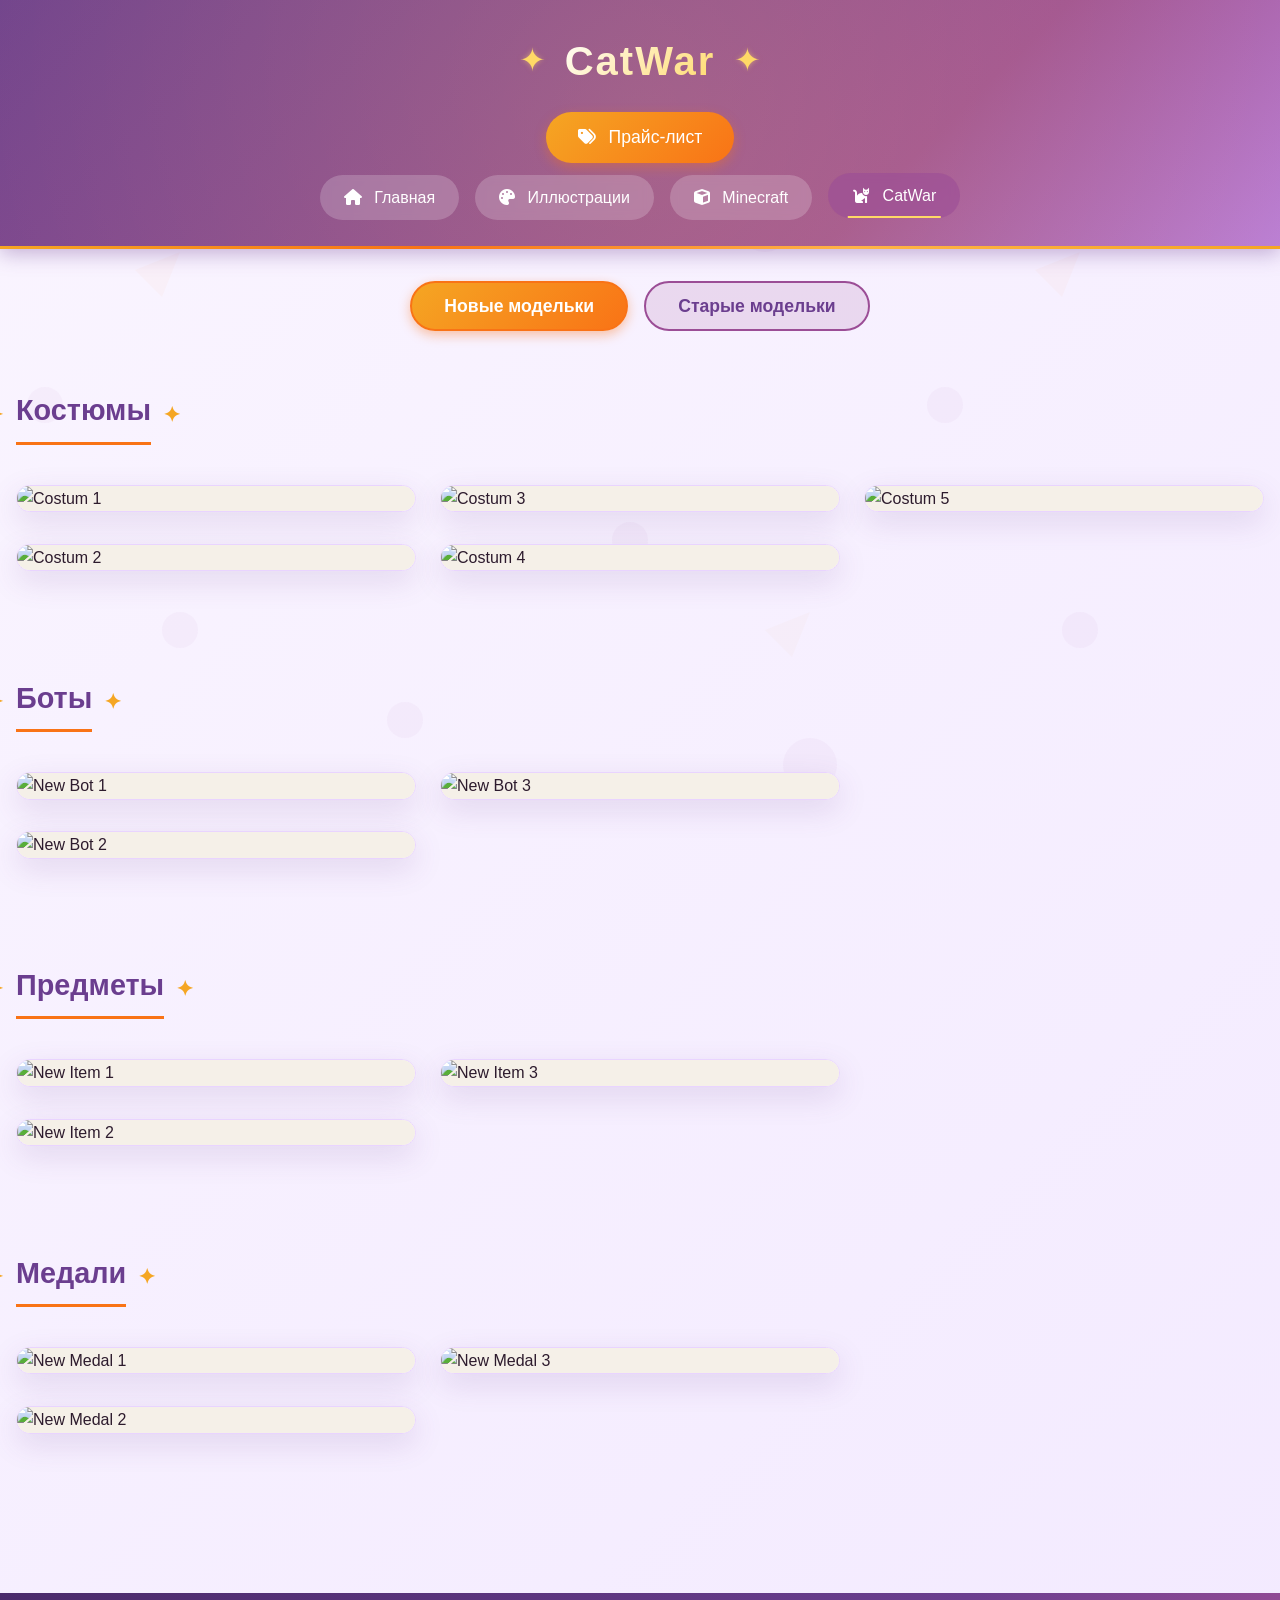
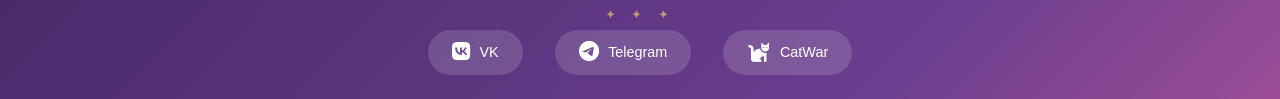
==== commit 28a9137c: "Update catwar.html" ====
--- a/catwar.html
+++ b/catwar.html
@@ -38,24 +38,13 @@
             <div class="category">
                 <h3>Костюмы</h3>
                 <div class="gallery">
-                    <div class="card">
-                        <div class="card-image" data-img="https://via.placeholder.com/400x400?text=New+Player+1">
-                            <img src="https://via.placeholder.com/400x400?text=New+Player+1" alt="New Player 1">
-                            <div class="card-overlay"><i class="fas fa-search-plus"></i></div>
-                        </div>
-                    </div>
-                    <div class="card">
-                        <div class="card-image" data-img="https://via.placeholder.com/400x400?text=New+Player+2">
-                            <img src="https://via.placeholder.com/400x400?text=New+Player+2" alt="New Player 2">
-                            <div class="card-overlay"><i class="fas fa-search-plus"></i></div>
-                        </div>
-                    </div>
-                    <div class="card">
-                        <div class="card-image" data-img="https://via.placeholder.com/400x400?text=New+Player+3">
-                            <img src="https://via.placeholder.com/400x400?text=New+Player+3" alt="New Player 3">
-                            <div class="card-overlay"><i class="fas fa-search-plus"></i></div>
-                        </div>
-                    </div>
+                    
+                    <div class="card"><div class="card-image" data-img="images/catwar_costum_1.png"><img src="images/catwar_costum_1.png" alt="Costum 1"><div class="card-overlay"><i class="fas fa-search-plus"></i></div></div></div>
+                    <div class="card"><div class="card-image" data-img="images/catwar_costum_2.png"><img src="images/catwar_costum_2.png" alt="Costum 2"><div class="card-overlay"><i class="fas fa-search-plus"></i></div></div></div>
+                    <div class="card"><div class="card-image" data-img="images/catwar_costum_3.png"><img src="images/catwar_costum_3.png" alt="Costum 3"><div class="card-overlay"><i class="fas fa-search-plus"></i></div></div></div>
+                    <div class="card"><div class="card-image" data-img="images/catwar_costum_4.png"><img src="images/catwar_costum_4.png" alt="Costum 4"><div class="card-overlay"><i class="fas fa-search-plus"></i></div></div></div>
+                    <div class="card"><div class="card-image" data-img="images/catwar_costum_5.png"><img src="images/catwar_costum_5.png" alt="Costum 5"><div class="card-overlay"><i class="fas fa-search-plus"></i></div></div></div>
+                    
                 </div>
             </div>
             <div class="category">
@@ -227,11 +216,21 @@
     </main>
 
     <footer>
-        <div class="social-icons">
-            <a href="https://vk.com/club159753129" target="_blank" class="social-link vk"><i class="fab fa-vk"></i><span>VK</span></a>
-            <a href="https://t.me/AsyaF0xy" target="_blank" class="social-link telegram"><i class="fab fa-telegram-plane"></i><span>Telegram</span></a>
-        </div>
-    </footer>
+    <div class="social-icons">
+        <a href="https://vk.com/club159753129" target="_blank" class="social-link vk" aria-label="ВКонтакте">
+            <i class="fab fa-vk"></i>
+            <span>VK</span>
+        </a>
+        <a href="https://t.me/AsyaF0xy" target="_blank" class="social-link telegram" aria-label="Telegram">
+            <i class="fab fa-telegram-plane"></i>
+            <span>Telegram</span>
+        </a>
+        <a href="https://catwar.su/cat954921" target="_blank" class="social-link catwar" aria-label="CatWar">
+            <i class="fas fa-cat"></i>
+            <span>CatWar</span>
+        </a>
+    </div>
+</footer>
 
     <div id="imageModal" class="modal">
         <span class="close-modal">&times;</span>
--- a/style.css
+++ b/style.css
@@ -30,41 +30,6 @@
     z-index: -1;
 }
 
-/* Плавающие звёздочки на фоне */
-.floating-bg-stars {
-    position: fixed;
-    top: 0;
-    left: 0;
-    width: 100%;
-    height: 100%;
-    pointer-events: none;
-    overflow: hidden;
-    z-index: 0;
-}
-
-.floating-bg-stars i {
-    position: absolute;
-    color: rgba(249, 115, 22, 0.15);
-    font-size: 0.6rem;
-    animation: floatBgStar 15s linear infinite;
-}
-
-.floating-bg-stars i:nth-child(1) { top: 10%; left: 20%; animation-duration: 18s; }
-.floating-bg-stars i:nth-child(2) { top: 30%; left: 85%; animation-duration: 22s; font-size: 0.8rem; }
-.floating-bg-stars i:nth-child(3) { top: 70%; left: 15%; animation-duration: 25s; }
-.floating-bg-stars i:nth-child(4) { top: 50%; left: 45%; animation-duration: 20s; font-size: 0.7rem; }
-.floating-bg-stars i:nth-child(5) { top: 85%; left: 70%; animation-duration: 28s; }
-.floating-bg-stars i:nth-child(6) { top: 15%; left: 60%; animation-duration: 16s; }
-.floating-bg-stars i:nth-child(7) { top: 60%; left: 90%; animation-duration: 24s; }
-.floating-bg-stars i:nth-child(8) { top: 40%; left: 10%; animation-duration: 30s; }
-
-@keyframes floatBgStar {
-    0% { transform: translateY(0) rotate(0deg); opacity: 0; }
-    20% { opacity: 0.5; }
-    80% { opacity: 0.5; }
-    100% { transform: translateY(-100px) rotate(180deg); opacity: 0; }
-}
-
 /* Шапка сайта */
 header {
     background: linear-gradient(135deg, #6b3e8f 0%, #9b4d96 70%, #b87cdb 100%);
@@ -119,15 +84,28 @@
     display: flex;
     align-items: center;
     justify-content: center;
-    gap: 1rem;
+    gap: 1.2rem;
     flex-wrap: wrap;
 }
 
-.page-title-header i {
+.title-star-left, .title-star-right {
     font-size: 2rem;
     color: #ffd966;
-    filter: drop-shadow(0 2px 4px rgba(0,0,0,0.2));
-    animation: bounce 3s ease-in-out infinite;
+    text-shadow: 0 0 5px rgba(255,217,102,0.5);
+    animation: starSpin 3s ease-in-out infinite;
+}
+
+.title-star-left {
+    animation-delay: 0s;
+}
+
+.title-star-right {
+    animation-delay: 1.5s;
+}
+
+@keyframes starSpin {
+    0%, 100% { transform: rotate(0deg) scale(1); opacity: 0.7; }
+    50% { transform: rotate(10deg) scale(1.1); opacity: 1; }
 }
 
 .page-title-header h1 {
@@ -140,30 +118,6 @@
     background-clip: text;
     color: transparent;
     text-shadow: none;
-}
-
-@keyframes bounce {
-    0%, 100% { transform: translateY(0); }
-    50% { transform: translateY(-3px); }
-}
-
-.floating-stars-header {
-    display: flex;
-    gap: 0.3rem;
-}
-
-.floating-stars-header i {
-    font-size: 0.9rem;
-    color: #ffd966;
-    animation: pulseStar 1.5s ease-in-out infinite;
-}
-
-.floating-stars-header i:nth-child(2) { animation-delay: 0.5s; }
-.floating-stars-header i:nth-child(3) { animation-delay: 1s; }
-
-@keyframes pulseStar {
-    0%, 100% { opacity: 0.5; transform: scale(0.9); }
-    50% { opacity: 1; transform: scale(1.1); }
 }
 
 /* Навигация */
@@ -267,6 +221,8 @@
 .gallery {
     column-count: 3;
     column-gap: 1.5rem;
+    clear: both;
+    margin-top: 1rem;
 }
 
 .card {
@@ -370,113 +326,86 @@
 .category h3::before {
     content: '✦';
     position: absolute;
-    left: -25px;
+    left: -30px;
     top: 50%;
     transform: translateY(-50%);
     color: #f5a623;
-    font-size: 1.2rem;
+    font-size: 1.3rem;
+    animation: spin 4s linear infinite;
 }
 
 .category h3::after {
     content: '✦';
     position: absolute;
-    right: -25px;
+    right: -30px;
     top: 50%;
     transform: translateY(-50%);
     color: #f5a623;
-    font-size: 1.2rem;
+    font-size: 1.3rem;
+    animation: spin 4s linear infinite reverse;
+}
+
+@keyframes spin {
+    from { transform: translateY(-50%) rotate(0deg); }
+    to { transform: translateY(-50%) rotate(360deg); }
 }
 
 /* Прайс-лист */
 .price-note {
-    background: linear-gradient(135deg, #faf5ff 0%, #f5eaff 100%);
-    border-left: 4px solid #f97316;
-    padding: 1.2rem;
+    background: #fff;
+    border-radius: 20px;
+    padding: 1.8rem;
+    margin: 2rem 0;
+    box-shadow: 0 8px 24px rgba(107, 62, 143, 0.1);
+    border: 1px solid #e9d4ff;
+    transition: all 0.3s;
+    position: relative;
+    overflow: hidden;
+    text-align: center;
+}
+
+.price-note .decor-line {
+    width: 100px;
+    height: 2px;
+    background: linear-gradient(90deg, transparent, #6b3e8f, #f5a623, #f97316, #6b3e8f, transparent);
+    margin: 1rem auto;
+    border-radius: 2px;
+}
+
+.price-note p {
+    font-size: 1.1rem;
+    max-width: 800px;
+    margin: 0 auto;
+    line-height: 1.6;
+    color: #4a2a4a;
+}
+
+.price-note strong {
+    color: #f97316;
+}
+
+/* Ряд из трёх таблиц */
+.price-row {
+    display: flex;
+    flex-wrap: wrap;
+    gap: 1.5rem;
+    margin: 2rem 0;
+    justify-content: center;
+}
+
+.price-row .price-category {
+    flex: 1;
+    min-width: 250px;
+    margin-bottom: 0;
+}
+
+.price-category.full-width {
+    width: 100%;
+    margin-top: 2rem;
+}
+
+.price-category {
     margin-bottom: 2rem;
-    border-radius: 16px;
-    text-align: center;
-    position: relative;
-    overflow: hidden;
-}
-
-.price-note::before {
-    content: '✨';
-    position: absolute;
-    left: 10px;
-    top: 10px;
-    font-size: 1rem;
-    opacity: 0.5;
-}
-
-.price-note::after {
-    content: '✨';
-    position: absolute;
-    right: 10px;
-    bottom: 10px;
-    font-size: 1rem;
-    opacity: 0.5;
-}
-
-.specialization {
-    display: flex;
-    justify-content: center;
-    gap: 2rem;
-    margin: 2rem 0;
-    flex-wrap: wrap;
-}
-
-.specialization span {
-    background: linear-gradient(135deg, #6b3e8f 0%, #9b4d96 100%);
-    color: #fff;
-    padding: 0.7rem 1.8rem;
-    border-radius: 50px;
-    font-size: 1rem;
-    box-shadow: 0 4px 12px rgba(107, 62, 143, 0.3);
-    transition: all 0.3s;
-    cursor: default;
-    position: relative;
-    overflow: hidden;
-}
-
-.specialization span::before {
-    content: '';
-    position: absolute;
-    top: 0;
-    left: -100%;
-    width: 100%;
-    height: 100%;
-    background: linear-gradient(90deg, transparent, rgba(255,215,0,0.3), transparent);
-    transition: left 0.5s;
-}
-
-.specialization span:hover::before {
-    left: 100%;
-}
-
-.specialization span:hover {
-    transform: translateY(-3px);
-    box-shadow: 0 6px 16px rgba(155, 77, 150, 0.4);
-}
-
-.price-info {
-    text-align: center;
-    margin-bottom: 2rem;
-    display: flex;
-    align-items: center;
-    justify-content: center;
-    gap: 0.5rem;
-    color: #6b3e8f;
-    background: rgba(155, 77, 150, 0.1);
-    padding: 0.8rem;
-    border-radius: 50px;
-    width: fit-content;
-    margin-left: auto;
-    margin-right: auto;
-}
-
-.price-info i {
-    font-size: 1.2rem;
-    color: #f97316;
 }
 
 .price-category h3 {
@@ -486,6 +415,10 @@
     border-bottom: 2px solid #f97316;
     padding-bottom: 0.4rem;
     display: inline-block;
+}
+
+.price-row .price-category h3 {
+    margin-top: 0;
 }
 
 .price-table {
@@ -517,6 +450,11 @@
 .price-table tr:hover {
     background: #fff0e0;
     transition: background 0.2s;
+}
+
+.background-table td:first-child {
+    font-weight: 500;
+    background: #faf5ff;
 }
 
 /* Информационные блоки */
@@ -535,21 +473,23 @@
 .info-block::before {
     content: '✦';
     position: absolute;
-    top: 10px;
-    left: 10px;
+    top: 12px;
+    left: 12px;
     font-size: 1.2rem;
     color: #f5a623;
-    opacity: 0.3;
+    opacity: 0.4;
+    animation: spin 6s linear infinite;
 }
 
 .info-block::after {
     content: '✦';
     position: absolute;
-    bottom: 10px;
-    right: 10px;
+    bottom: 12px;
+    right: 12px;
     font-size: 1.2rem;
     color: #f5a623;
-    opacity: 0.3;
+    opacity: 0.4;
+    animation: spin 6s linear infinite reverse;
 }
 
 .info-block:hover {
@@ -568,6 +508,26 @@
 .info-block h3 i {
     margin-right: 0.6rem;
     color: #f5a623;
+}
+
+.info-block ul {
+    list-style: none;
+    padding-left: 0;
+}
+
+.info-block li {
+    padding: 0.6rem 0;
+    border-bottom: 1px solid #f0e6ff;
+}
+
+.info-block li:last-child {
+    border-bottom: none;
+}
+
+.info-block li i {
+    margin-right: 0.8rem;
+    color: #f97316;
+    width: 1.6rem;
 }
 
 .payment-methods {
@@ -601,9 +561,9 @@
 }
 
 .welcome-block .decor-line {
-    width: 80px;
+    width: 100px;
     height: 2px;
-    background: linear-gradient(90deg, #6b3e8f, #f5a623, #f97316, #6b3e8f);
+    background: linear-gradient(90deg, transparent, #6b3e8f, #f5a623, #f97316, #6b3e8f, transparent);
     margin: 1rem auto;
     border-radius: 2px;
 }
@@ -708,6 +668,71 @@
 
 .info-link:hover {
     color: #f5a623;
+}
+
+/* Арт-статус */
+.art-status {
+    text-align: left;
+}
+
+.art-status h3 {
+    display: flex;
+    align-items: center;
+    gap: 0.5rem;
+    margin-bottom: 1.2rem;
+    border-bottom: none;
+}
+
+.art-status h3 i {
+    font-size: 1.3rem;
+    color: #f97316;
+}
+
+.status-list {
+    display: flex;
+    flex-direction: column;
+    gap: 0.6rem;
+}
+
+.status-line {
+    display: flex;
+    align-items: center;
+    padding: 0.6rem 0;
+    border-bottom: 1px solid #f0e6ff;
+    transition: all 0.2s;
+}
+
+.status-line:hover {
+    transform: translateX(5px);
+}
+
+.status-line i {
+    width: 32px;
+    font-size: 1.1rem;
+    color: #f97316;
+}
+
+.status-name {
+    flex: 1;
+    font-weight: 500;
+    color: #6b3e8f;
+}
+
+.status-badge {
+    font-size: 0.8rem;
+    padding: 0.2rem 0.8rem;
+    border-radius: 30px;
+    font-weight: 500;
+}
+
+.status-badge.open {
+    background: rgba(76, 175, 80, 0.15);
+    color: #4caf50;
+}
+
+.status-badge.closed {
+    background: rgba(244, 67, 54, 0.15);
+    color: #f44336;
 }
 
 /* Minecraft блок */
@@ -787,49 +812,34 @@
     to { opacity: 1; transform: translateY(0); }
 }
 
-/* Модальное окно */
-.modal {
-    display: none;
-    position: fixed;
-    top: 0;
-    left: 0;
-    width: 100%;
-    height: 100%;
-    background: rgba(0,0,0,0.9);
-    z-index: 1000;
+/* Дата последнего обновления */
+.update-header {
+    margin-bottom: 2rem;
+    text-align: right;
+    border-bottom: 2px solid #f97316;
+    display: inline-block;
+    float: right;
+    clear: both;
+    padding-bottom: 0.5rem;
+}
+
+.update-header h3 {
+    font-size: 1rem;
+    color: #6b3e8f;
+    margin-bottom: 0.3rem;
+    font-weight: 500;
+}
+
+.update-date {
+    display: flex;
     align-items: center;
-    justify-content: center;
-    cursor: pointer;
-}
-
-.modal-content {
-    max-width: 90%;
-    max-height: 90%;
-    object-fit: contain;
-    border-radius: 12px;
-    box-shadow: 0 0 30px rgba(249, 115, 22, 0.3);
-    animation: zoomIn 0.3s ease;
-}
-
-@keyframes zoomIn {
-    from { transform: scale(0.8); opacity: 0; }
-    to { transform: scale(1); opacity: 1; }
-}
-
-.close-modal {
-    position: absolute;
-    top: 20px;
-    right: 35px;
-    color: #fff;
-    font-size: 40px;
-    font-weight: bold;
-    cursor: pointer;
-    transition: all 0.3s;
-}
-
-.close-modal:hover {
+    gap: 0.5rem;
+    color: #9b4d96;
+    font-size: 0.9rem;
+}
+
+.update-date i {
     color: #f97316;
-    transform: scale(1.1);
 }
 
 /* Подвал */
@@ -845,20 +855,21 @@
 footer::before {
     content: '✦ ✦ ✦';
     position: absolute;
-    top: 10px;
+    top: 12px;
     left: 50%;
     transform: translateX(-50%);
-    font-size: 0.7rem;
-    letter-spacing: 4px;
-    opacity: 0.5;
+    font-size: 0.8rem;
+    letter-spacing: 6px;
+    opacity: 0.6;
     color: #ffd966;
+    animation: pulse 2s ease-in-out infinite;
 }
 
 .social-icons {
     display: flex;
     justify-content: center;
     gap: 2rem;
-    margin-top: 0.5rem;
+    margin-top: 0.8rem;
 }
 
 .social-link {
@@ -913,11 +924,71 @@
     background: #26a5e4;
 }
 
+/* Модальное окно */
+.modal {
+    display: none;
+    position: fixed;
+    top: 0;
+    left: 0;
+    width: 100%;
+    height: 100%;
+    background: rgba(0,0,0,0.95);
+    z-index: 9999;
+    align-items: center;
+    justify-content: center;
+    cursor: pointer;
+    backdrop-filter: blur(5px);
+}
+
+.modal-content {
+    max-width: 90%;
+    max-height: 90%;
+    object-fit: contain;
+    border-radius: 16px;
+    box-shadow: 0 0 40px rgba(249, 115, 22, 0.4);
+    animation: zoomIn 0.3s ease;
+    cursor: default;
+}
+
+@keyframes zoomIn {
+    from { transform: scale(0.8); opacity: 0; }
+    to { transform: scale(1); opacity: 1; }
+}
+
+.close-modal {
+    position: absolute;
+    top: 25px;
+    right: 35px;
+    color: #fff;
+    font-size: 45px;
+    font-weight: bold;
+    cursor: pointer;
+    transition: all 0.3s;
+    z-index: 10000;
+    width: 50px;
+    height: 50px;
+    display: flex;
+    align-items: center;
+    justify-content: center;
+    border-radius: 50%;
+    background: rgba(0,0,0,0.5);
+}
+
+.close-modal:hover {
+    color: #f97316;
+    transform: rotate(90deg) scale(1.1);
+    background: rgba(0,0,0,0.8);
+}
+
 /* Адаптивность */
 @media (max-width: 992px) {
     .gallery {
         column-count: 2;
     }
+    
+    .price-row {
+        gap: 1rem;
+    }
 }
 
 @media (max-width: 768px) {
@@ -925,8 +996,8 @@
         font-size: 1.8rem;
     }
     
-    .page-title-header i {
-        font-size: 1.5rem;
+    .title-star-left, .title-star-right {
+        font-size: 1.4rem;
     }
     
     nav a {
@@ -943,18 +1014,45 @@
         column-count: 1;
     }
     
+    .price-row {
+        flex-direction: column;
+    }
+    
+    .price-row .price-category {
+        width: 100%;
+    }
+    
+    .price-note {
+        padding: 1.2rem;
+    }
+    
+    .price-note p {
+        font-size: 0.95rem;
+    }
+    
     .price-table th, .price-table td {
         padding: 8px 10px;
         font-size: 0.85rem;
     }
     
-    .specialization {
-        gap: 1rem;
-    }
-    
-    .specialization span {
-        padding: 0.5rem 1.2rem;
-        font-size: 0.85rem;
+    .category h3::before,
+    .category h3::after {
+        display: none;
+    }
+    
+    .close-modal {
+        top: 15px;
+        right: 20px;
+        font-size: 35px;
+    }
+    
+    .info-block {
+        padding: 1.2rem;
+    }
+    
+    .payment-methods span {
+        padding: 0.4rem 1rem;
+        font-size: 0.8rem;
     }
     
     .tools-list {
@@ -975,8 +1073,33 @@
         font-size: 0.9rem;
     }
     
-    .category h3::before,
-    .category h3::after {
-        display: none;
-    }
-}
+    .welcome-block h3 {
+        font-size: 1.4rem;
+    }
+    
+    .welcome-block p {
+        font-size: 0.95rem;
+    }
+    
+    .update-header {
+        float: none;
+        display: block;
+        text-align: center;
+        margin-bottom: 1.5rem;
+    }
+    
+    .status-line {
+        flex-wrap: wrap;
+        gap: 0.5rem;
+        justify-content: space-between;
+    }
+    
+    .status-name {
+        width: auto;
+        flex: 2;
+    }
+    /* Стиль для иконки CatWar в подвале */
+.social-link.catwar:hover {
+    background: #6b3e8f;
+}
+}
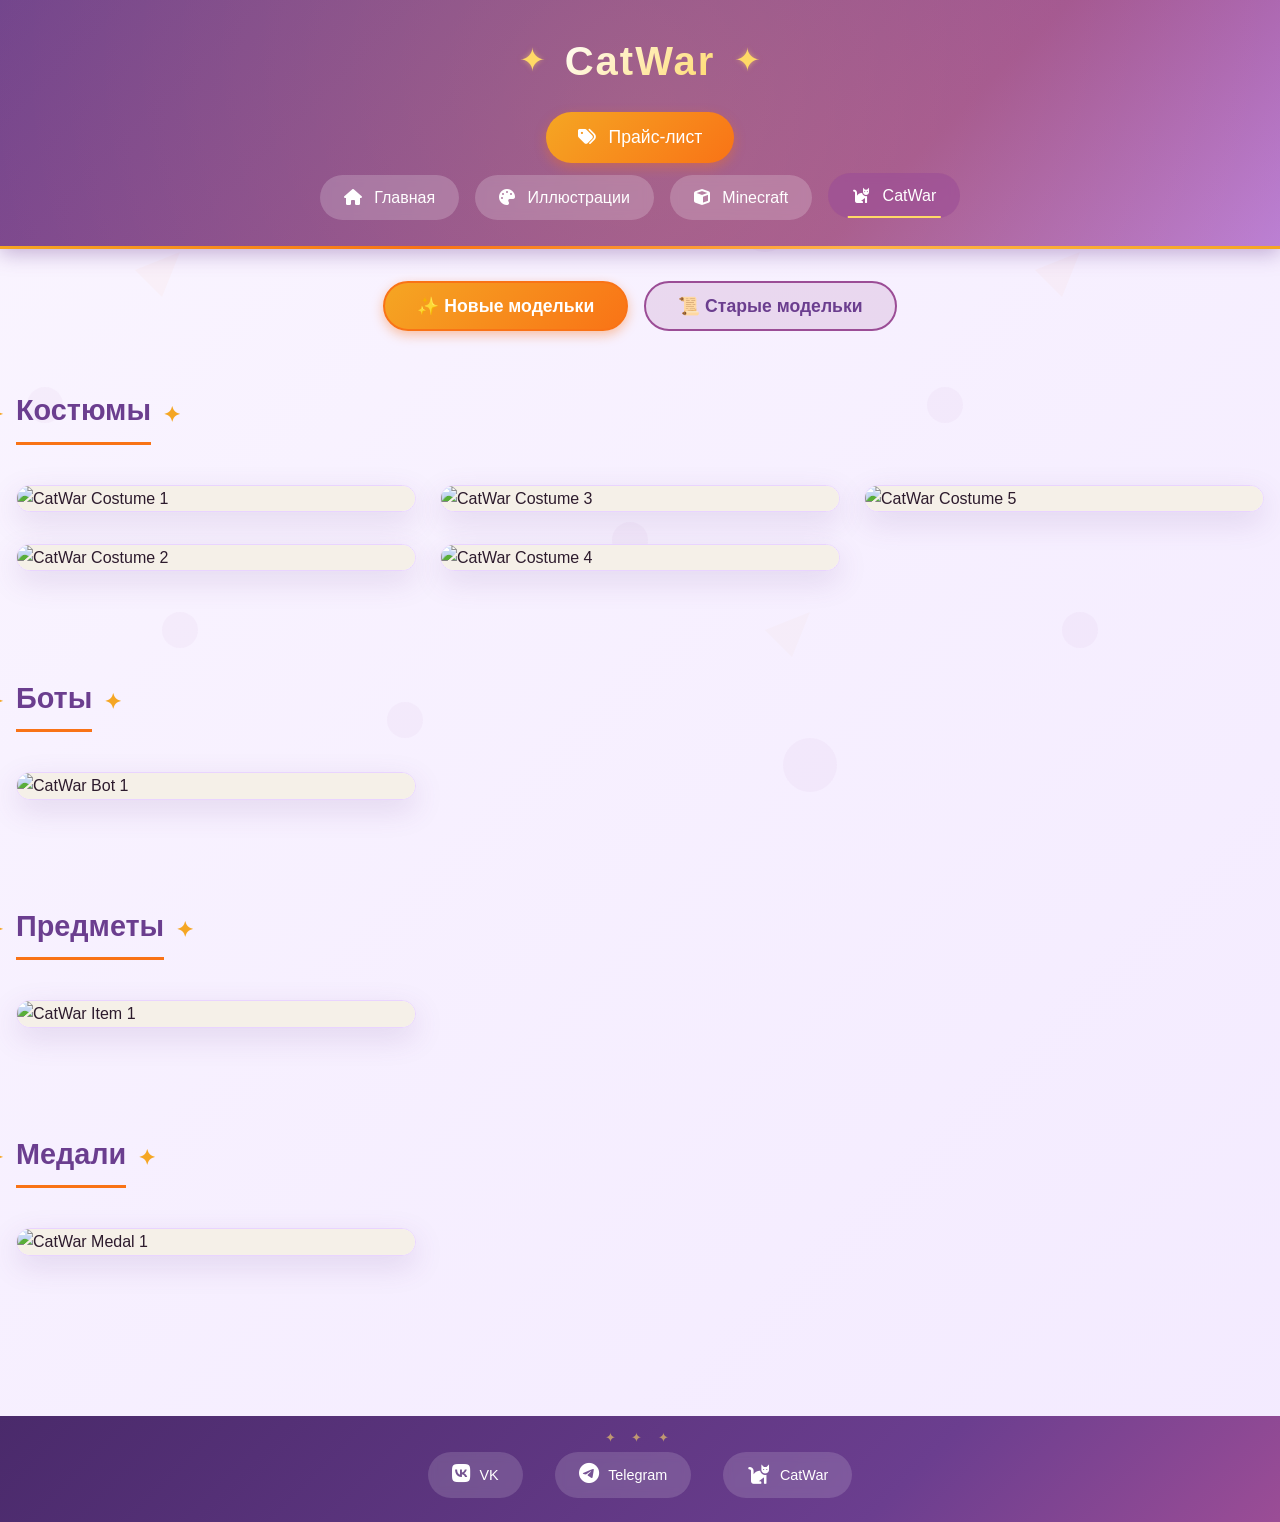
==== commit 02370734: "Update catwar.html" ====
--- a/catwar.html
+++ b/catwar.html
@@ -29,8 +29,8 @@
 
     <main>
         <div class="section-tabs">
-            <button class="tab-btn active" data-tab="new">Новые модельки</button>
-            <button class="tab-btn" data-tab="old">Старые модельки</button>
+            <button class="tab-btn active" data-tab="new">✨ Новые модельки</button>
+            <button class="tab-btn" data-tab="old">📜 Старые модельки</button>
         </div>
 
         <!-- Новые модельки -->
@@ -38,33 +38,44 @@
             <div class="category">
                 <h3>Костюмы</h3>
                 <div class="gallery">
-                    
-                    <div class="card"><div class="card-image" data-img="images/catwar_costum_1.png"><img src="images/catwar_costum_1.png" alt="Costum 1"><div class="card-overlay"><i class="fas fa-search-plus"></i></div></div></div>
-                    <div class="card"><div class="card-image" data-img="images/catwar_costum_2.png"><img src="images/catwar_costum_2.png" alt="Costum 2"><div class="card-overlay"><i class="fas fa-search-plus"></i></div></div></div>
-                    <div class="card"><div class="card-image" data-img="images/catwar_costum_3.png"><img src="images/catwar_costum_3.png" alt="Costum 3"><div class="card-overlay"><i class="fas fa-search-plus"></i></div></div></div>
-                    <div class="card"><div class="card-image" data-img="images/catwar_costum_4.png"><img src="images/catwar_costum_4.png" alt="Costum 4"><div class="card-overlay"><i class="fas fa-search-plus"></i></div></div></div>
-                    <div class="card"><div class="card-image" data-img="images/catwar_costum_5.png"><img src="images/catwar_costum_5.png" alt="Costum 5"><div class="card-overlay"><i class="fas fa-search-plus"></i></div></div></div>
-                    
+                    <div class="card">
+                        <div class="card-image catwar-image" data-img="images/catwar_costum_1.png">
+                            <img src="images/catwar_costum_1.png" alt="CatWar Costume 1">
+                            <div class="card-overlay"><i class="fas fa-search-plus"></i></div>
+                        </div>
+                    </div>
+                    <div class="card">
+                        <div class="card-image catwar-image" data-img="images/catwar_costum_2.png">
+                            <img src="images/catwar_costum_2.png" alt="CatWar Costume 2">
+                            <div class="card-overlay"><i class="fas fa-search-plus"></i></div>
+                        </div>
+                    </div>
+                    <div class="card">
+                        <div class="card-image catwar-image" data-img="images/catwar_costum_3.png">
+                            <img src="images/catwar_costum_3.png" alt="CatWar Costume 3">
+                            <div class="card-overlay"><i class="fas fa-search-plus"></i></div>
+                        </div>
+                    </div>
+                    <div class="card">
+                        <div class="card-image catwar-image" data-img="images/catwar_costum_4.png">
+                            <img src="images/catwar_costum_4.png" alt="CatWar Costume 4">
+                            <div class="card-overlay"><i class="fas fa-search-plus"></i></div>
+                        </div>
+                    </div>
+                    <div class="card">
+                        <div class="card-image catwar-image" data-img="images/catwar_costum_5.png">
+                            <img src="images/catwar_costum_5.png" alt="CatWar Costume 5">
+                            <div class="card-overlay"><i class="fas fa-search-plus"></i></div>
+                        </div>
+                    </div>
                 </div>
             </div>
             <div class="category">
                 <h3>Боты</h3>
                 <div class="gallery">
                     <div class="card">
-                        <div class="card-image" data-img="https://via.placeholder.com/400x400?text=New+Bot+1">
-                            <img src="https://via.placeholder.com/400x400?text=New+Bot+1" alt="New Bot 1">
-                            <div class="card-overlay"><i class="fas fa-search-plus"></i></div>
-                        </div>
-                    </div>
-                    <div class="card">
-                        <div class="card-image" data-img="https://via.placeholder.com/400x400?text=New+Bot+2">
-                            <img src="https://via.placeholder.com/400x400?text=New+Bot+2" alt="New Bot 2">
-                            <div class="card-overlay"><i class="fas fa-search-plus"></i></div>
-                        </div>
-                    </div>
-                    <div class="card">
-                        <div class="card-image" data-img="https://via.placeholder.com/400x400?text=New+Bot+3">
-                            <img src="https://via.placeholder.com/400x400?text=New+Bot+3" alt="New Bot 3">
+                        <div class="card-image catwar-image" data-img="images/catwar_bot_1.png">
+                            <img src="images/catwar_bot_1.png" alt="CatWar Bot 1">
                             <div class="card-overlay"><i class="fas fa-search-plus"></i></div>
                         </div>
                     </div>
@@ -74,20 +85,8 @@
                 <h3>Предметы</h3>
                 <div class="gallery">
                     <div class="card">
-                        <div class="card-image" data-img="https://via.placeholder.com/400x400?text=New+Item+1">
-                            <img src="https://via.placeholder.com/400x400?text=New+Item+1" alt="New Item 1">
-                            <div class="card-overlay"><i class="fas fa-search-plus"></i></div>
-                        </div>
-                    </div>
-                    <div class="card">
-                        <div class="card-image" data-img="https://via.placeholder.com/400x400?text=New+Item+2">
-                            <img src="https://via.placeholder.com/400x400?text=New+Item+2" alt="New Item 2">
-                            <div class="card-overlay"><i class="fas fa-search-plus"></i></div>
-                        </div>
-                    </div>
-                    <div class="card">
-                        <div class="card-image" data-img="https://via.placeholder.com/400x400?text=New+Item+3">
-                            <img src="https://via.placeholder.com/400x400?text=New+Item+3" alt="New Item 3">
+                        <div class="card-image catwar-image" data-img="images/catwar_predmet_1.png">
+                            <img src="images/catwar_predmet_1.png" alt="CatWar Item 1">
                             <div class="card-overlay"><i class="fas fa-search-plus"></i></div>
                         </div>
                     </div>
@@ -97,20 +96,8 @@
                 <h3>Медали</h3>
                 <div class="gallery">
                     <div class="card">
-                        <div class="card-image" data-img="https://via.placeholder.com/400x400?text=New+Medal+1">
-                            <img src="https://via.placeholder.com/400x400?text=New+Medal+1" alt="New Medal 1">
-                            <div class="card-overlay"><i class="fas fa-search-plus"></i></div>
-                        </div>
-                    </div>
-                    <div class="card">
-                        <div class="card-image" data-img="https://via.placeholder.com/400x400?text=New+Medal+2">
-                            <img src="https://via.placeholder.com/400x400?text=New+Medal+2" alt="New Medal 2">
-                            <div class="card-overlay"><i class="fas fa-search-plus"></i></div>
-                        </div>
-                    </div>
-                    <div class="card">
-                        <div class="card-image" data-img="https://via.placeholder.com/400x400?text=New+Medal+3">
-                            <img src="https://via.placeholder.com/400x400?text=New+Medal+3" alt="New Medal 3">
+                        <div class="card-image catwar-image" data-img="images/catwar_medal_1.png">
+                            <img src="images/catwar_medal_1.png" alt="CatWar Medal 1">
                             <div class="card-overlay"><i class="fas fa-search-plus"></i></div>
                         </div>
                     </div>
@@ -124,19 +111,19 @@
                 <h3>Костюмы</h3>
                 <div class="gallery">
                     <div class="card">
-                        <div class="card-image" data-img="https://via.placeholder.com/400x400?text=Old+Player+1">
+                        <div class="card-image catwar-image" data-img="https://via.placeholder.com/400x400?text=Old+Player+1">
                             <img src="https://via.placeholder.com/400x400?text=Old+Player+1" alt="Old Player 1">
                             <div class="card-overlay"><i class="fas fa-search-plus"></i></div>
                         </div>
                     </div>
                     <div class="card">
-                        <div class="card-image" data-img="https://via.placeholder.com/400x400?text=Old+Player+2">
+                        <div class="card-image catwar-image" data-img="https://via.placeholder.com/400x400?text=Old+Player+2">
                             <img src="https://via.placeholder.com/400x400?text=Old+Player+2" alt="Old Player 2">
                             <div class="card-overlay"><i class="fas fa-search-plus"></i></div>
                         </div>
                     </div>
                     <div class="card">
-                        <div class="card-image" data-img="https://via.placeholder.com/400x400?text=Old+Player+3">
+                        <div class="card-image catwar-image" data-img="https://via.placeholder.com/400x400?text=Old+Player+3">
                             <img src="https://via.placeholder.com/400x400?text=Old+Player+3" alt="Old Player 3">
                             <div class="card-overlay"><i class="fas fa-search-plus"></i></div>
                         </div>
@@ -147,19 +134,19 @@
                 <h3>Боты</h3>
                 <div class="gallery">
                     <div class="card">
-                        <div class="card-image" data-img="https://via.placeholder.com/400x400?text=Old+Bot+1">
+                        <div class="card-image catwar-image" data-img="https://via.placeholder.com/400x400?text=Old+Bot+1">
                             <img src="https://via.placeholder.com/400x400?text=Old+Bot+1" alt="Old Bot 1">
                             <div class="card-overlay"><i class="fas fa-search-plus"></i></div>
                         </div>
                     </div>
                     <div class="card">
-                        <div class="card-image" data-img="https://via.placeholder.com/400x400?text=Old+Bot+2">
+                        <div class="card-image catwar-image" data-img="https://via.placeholder.com/400x400?text=Old+Bot+2">
                             <img src="https://via.placeholder.com/400x400?text=Old+Bot+2" alt="Old Bot 2">
                             <div class="card-overlay"><i class="fas fa-search-plus"></i></div>
                         </div>
                     </div>
                     <div class="card">
-                        <div class="card-image" data-img="https://via.placeholder.com/400x400?text=Old+Bot+3">
+                        <div class="card-image catwar-image" data-img="https://via.placeholder.com/400x400?text=Old+Bot+3">
                             <img src="https://via.placeholder.com/400x400?text=Old+Bot+3" alt="Old Bot 3">
                             <div class="card-overlay"><i class="fas fa-search-plus"></i></div>
                         </div>
@@ -170,19 +157,19 @@
                 <h3>Предметы</h3>
                 <div class="gallery">
                     <div class="card">
-                        <div class="card-image" data-img="https://via.placeholder.com/400x400?text=Old+Item+1">
+                        <div class="card-image catwar-image" data-img="https://via.placeholder.com/400x400?text=Old+Item+1">
                             <img src="https://via.placeholder.com/400x400?text=Old+Item+1" alt="Old Item 1">
                             <div class="card-overlay"><i class="fas fa-search-plus"></i></div>
                         </div>
                     </div>
                     <div class="card">
-                        <div class="card-image" data-img="https://via.placeholder.com/400x400?text=Old+Item+2">
+                        <div class="card-image catwar-image" data-img="https://via.placeholder.com/400x400?text=Old+Item+2">
                             <img src="https://via.placeholder.com/400x400?text=Old+Item+2" alt="Old Item 2">
                             <div class="card-overlay"><i class="fas fa-search-plus"></i></div>
                         </div>
                     </div>
                     <div class="card">
-                        <div class="card-image" data-img="https://via.placeholder.com/400x400?text=Old+Item+3">
+                        <div class="card-image catwar-image" data-img="https://via.placeholder.com/400x400?text=Old+Item+3">
                             <img src="https://via.placeholder.com/400x400?text=Old+Item+3" alt="Old Item 3">
                             <div class="card-overlay"><i class="fas fa-search-plus"></i></div>
                         </div>
@@ -193,19 +180,19 @@
                 <h3>Медали</h3>
                 <div class="gallery">
                     <div class="card">
-                        <div class="card-image" data-img="https://via.placeholder.com/400x400?text=Old+Medal+1">
+                        <div class="card-image catwar-image" data-img="https://via.placeholder.com/400x400?text=Old+Medal+1">
                             <img src="https://via.placeholder.com/400x400?text=Old+Medal+1" alt="Old Medal 1">
                             <div class="card-overlay"><i class="fas fa-search-plus"></i></div>
                         </div>
                     </div>
                     <div class="card">
-                        <div class="card-image" data-img="https://via.placeholder.com/400x400?text=Old+Medal+2">
+                        <div class="card-image catwar-image" data-img="https://via.placeholder.com/400x400?text=Old+Medal+2">
                             <img src="https://via.placeholder.com/400x400?text=Old+Medal+2" alt="Old Medal 2">
                             <div class="card-overlay"><i class="fas fa-search-plus"></i></div>
                         </div>
                     </div>
                     <div class="card">
-                        <div class="card-image" data-img="https://via.placeholder.com/400x400?text=Old+Medal+3">
+                        <div class="card-image catwar-image" data-img="https://via.placeholder.com/400x400?text=Old+Medal+3">
                             <img src="https://via.placeholder.com/400x400?text=Old+Medal+3" alt="Old Medal 3">
                             <div class="card-overlay"><i class="fas fa-search-plus"></i></div>
                         </div>
@@ -216,21 +203,12 @@
     </main>
 
     <footer>
-    <div class="social-icons">
-        <a href="https://vk.com/club159753129" target="_blank" class="social-link vk" aria-label="ВКонтакте">
-            <i class="fab fa-vk"></i>
-            <span>VK</span>
-        </a>
-        <a href="https://t.me/AsyaF0xy" target="_blank" class="social-link telegram" aria-label="Telegram">
-            <i class="fab fa-telegram-plane"></i>
-            <span>Telegram</span>
-        </a>
-        <a href="https://catwar.su/cat954921" target="_blank" class="social-link catwar" aria-label="CatWar">
-            <i class="fas fa-cat"></i>
-            <span>CatWar</span>
-        </a>
-    </div>
-</footer>
+        <div class="social-icons">
+            <a href="https://vk.com/club159753129" target="_blank" class="social-link vk"><i class="fab fa-vk"></i><span>VK</span></a>
+            <a href="https://t.me/AsyaF0xy" target="_blank" class="social-link telegram"><i class="fab fa-telegram-plane"></i><span>Telegram</span></a>
+            <a href="https://catwar.su/cat954921" target="_blank" class="social-link catwar"><i class="fas fa-cat"></i><span>CatWar</span></a>
+        </div>
+    </footer>
 
     <div id="imageModal" class="modal">
         <span class="close-modal">&times;</span>
@@ -239,7 +217,7 @@
 
     <script>
         document.addEventListener('DOMContentLoaded', function() {
-            // ========== МОДАЛЬНОЕ ОКНО ДЛЯ ИЗОБРАЖЕНИЙ ==========
+            // Модальное окно
             const modal = document.getElementById('imageModal');
             const modalImg = document.getElementById('modalImage');
             const closeModal = document.querySelector('.close-modal');
@@ -273,31 +251,16 @@
                 }
             });
             
-            // ========== ПЕРЕКЛЮЧЕНИЕ ВКЛАДОК CATWAR ==========
+            // Переключение вкладок CatWar
             const tabBtns = document.querySelectorAll('.tab-btn');
-            const sections = {
-                new: document.getElementById('new'),
-                old: document.getElementById('old')
-            };
-            
+            const sections = { new: document.getElementById('new'), old: document.getElementById('old') };
             tabBtns.forEach(btn => {
-                btn.addEventListener('click', function() {
-                    const tabId = this.getAttribute('data-tab');
-                    
-                    // Убираем активный класс у всех кнопок
+                btn.addEventListener('click', () => {
+                    const tabId = btn.getAttribute('data-tab');
                     tabBtns.forEach(b => b.classList.remove('active'));
-                    // Добавляем активный класс нажатой кнопке
-                    this.classList.add('active');
-                    
-                    // Скрываем все секции
-                    Object.values(sections).forEach(section => {
-                        if (section) section.classList.remove('active');
-                    });
-                    
-                    // Показываем нужную секцию
-                    if (sections[tabId]) {
-                        sections[tabId].classList.add('active');
-                    }
+                    btn.classList.add('active');
+                    Object.values(sections).forEach(section => section.classList.remove('active'));
+                    if (sections[tabId]) sections[tabId].classList.add('active');
                 });
             });
         });
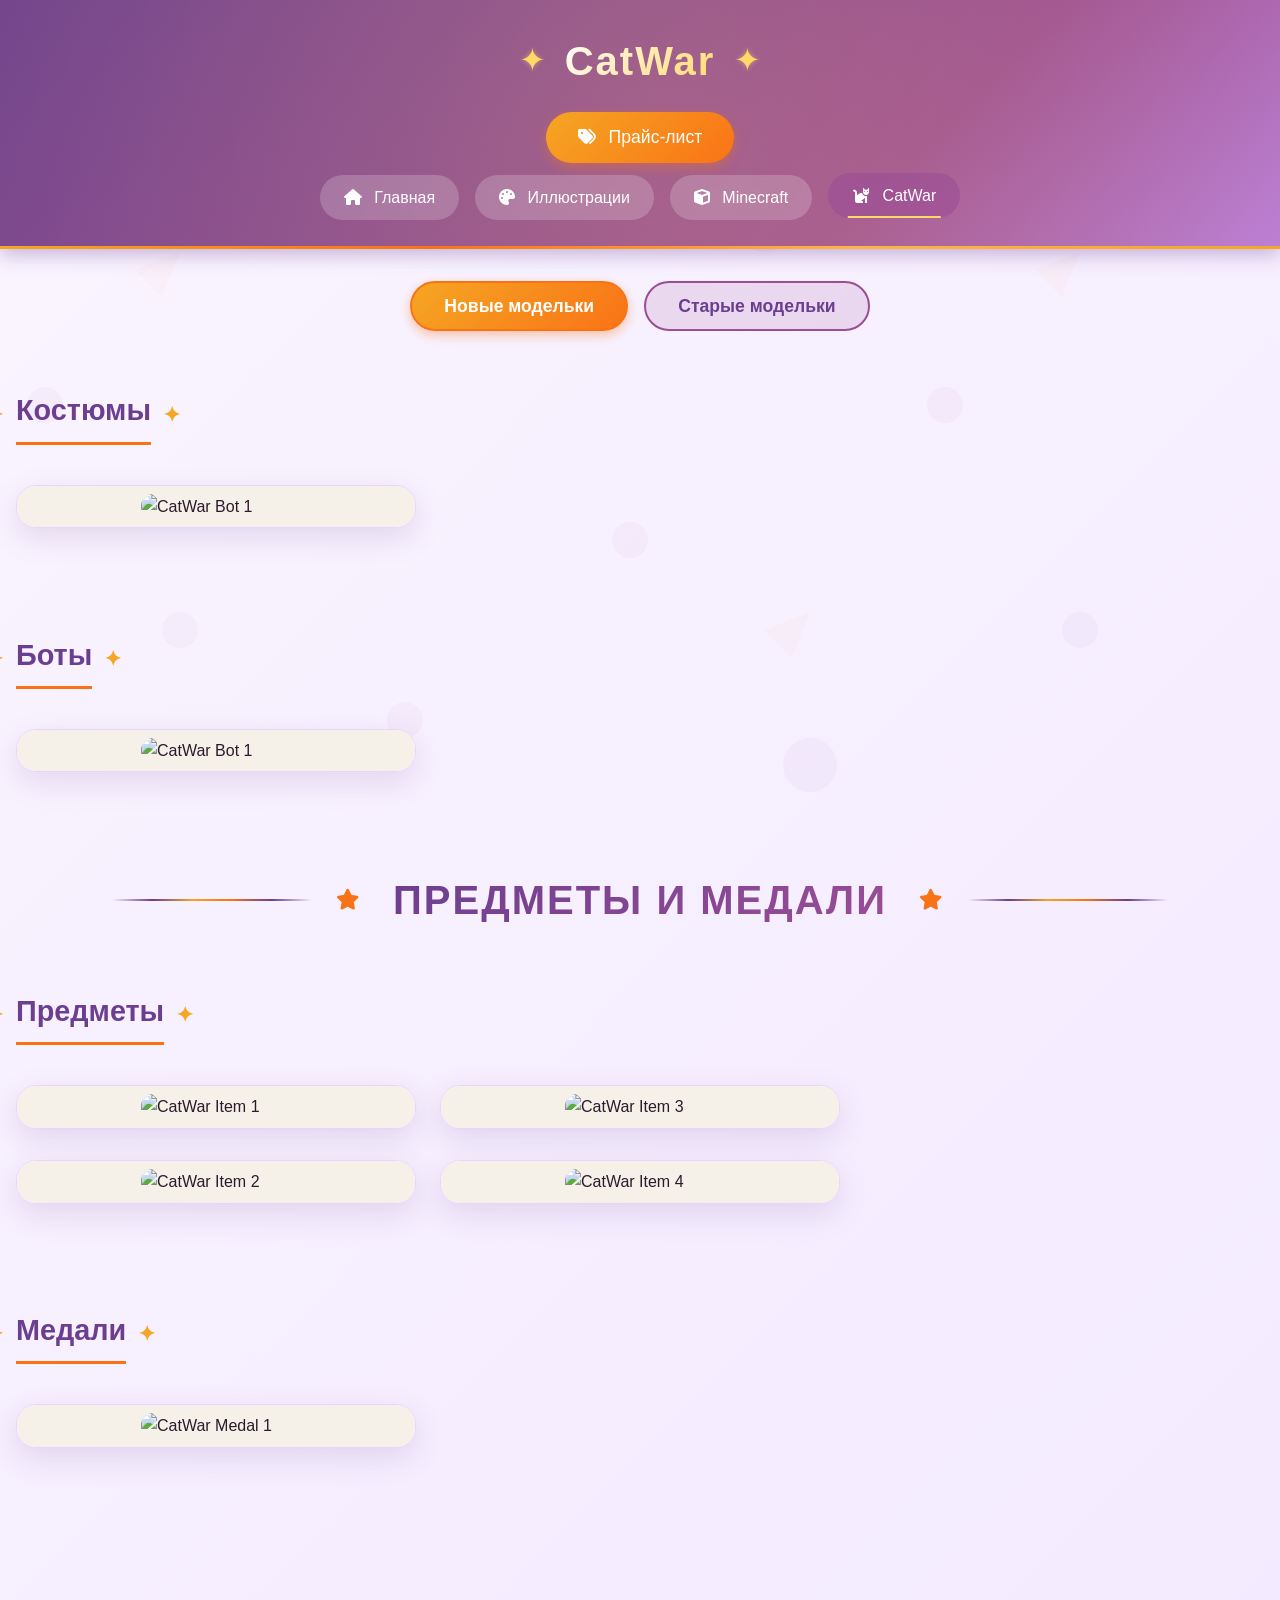
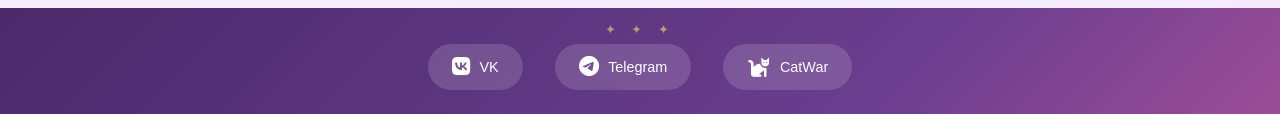
==== commit 7102c255: "Update catwar.html" ====
--- a/catwar.html
+++ b/catwar.html
@@ -28,17 +28,44 @@
     </header>
 
     <main>
-        <div class="section-tabs">
-            <button class="tab-btn active" data-tab="new">✨ Новые модельки</button>
-            <button class="tab-btn" data-tab="old">📜 Старые модельки</button>
-        </div>
-
-        <!-- Новые модельки -->
+        <!-- Переключатель для костюмов и ботов -->
+        <div class="section-tabs main-tabs">
+            <button class="tab-btn active" data-tab="new">Новые модельки</button>
+            <button class="tab-btn" data-tab="old">Старые модельки</button>
+        </div>
+
+        <!-- Новые модельки (костюмы и боты) -->
         <div id="new" class="section-content active">
             <div class="category">
                 <h3>Костюмы</h3>
                 <div class="gallery">
-                    <div class="card">
+                   <div class="card">
+                        <div class="card-image catwar-image" data-img="images/catwar_bot_1.png">
+                            <img src="images/catwar_bot_1.png" alt="CatWar Bot 1">
+                            <div class="card-overlay"><i class="fas fa-search-plus"></i></div>
+                        </div>
+                    </div>
+                </div>
+            </div>
+            <div class="category">
+                <h3>Боты</h3>
+                <div class="gallery">
+                    <div class="card">
+                        <div class="card-image catwar-image" data-img="images/catwar_bot_1.png">
+                            <img src="images/catwar_bot_1.png" alt="CatWar Bot 1">
+                            <div class="card-overlay"><i class="fas fa-search-plus"></i></div>
+                        </div>
+                    </div>
+                </div>
+            </div>
+        </div>
+
+        <!-- Старые модельки (костюмы и боты) -->
+        <div id="old" class="section-content">
+            <div class="category">
+                <h3>Костюмы</h3>
+                <div class="gallery">
+                     <div class="card">
                         <div class="card-image catwar-image" data-img="images/catwar_costum_1.png">
                             <img src="images/catwar_costum_1.png" alt="CatWar Costume 1">
                             <div class="card-overlay"><i class="fas fa-search-plus"></i></div>
@@ -79,123 +106,72 @@
                             <div class="card-overlay"><i class="fas fa-search-plus"></i></div>
                         </div>
                     </div>
-                </div>
-            </div>
-            <div class="category">
-                <h3>Предметы</h3>
-                <div class="gallery">
-                    <div class="card">
-                        <div class="card-image catwar-image" data-img="images/catwar_predmet_1.png">
-                            <img src="images/catwar_predmet_1.png" alt="CatWar Item 1">
-                            <div class="card-overlay"><i class="fas fa-search-plus"></i></div>
-                        </div>
-                    </div>
-                </div>
-            </div>
-            <div class="category">
-                <h3>Медали</h3>
-                <div class="gallery">
-                    <div class="card">
-                        <div class="card-image catwar-image" data-img="images/catwar_medal_1.png">
-                            <img src="images/catwar_medal_1.png" alt="CatWar Medal 1">
-                            <div class="card-overlay"><i class="fas fa-search-plus"></i></div>
-                        </div>
-                    </div>
-                </div>
-            </div>
-        </div>
-
-        <!-- Старые модельки -->
-        <div id="old" class="section-content">
-            <div class="category">
-                <h3>Костюмы</h3>
-                <div class="gallery">
-                    <div class="card">
-                        <div class="card-image catwar-image" data-img="https://via.placeholder.com/400x400?text=Old+Player+1">
-                            <img src="https://via.placeholder.com/400x400?text=Old+Player+1" alt="Old Player 1">
-                            <div class="card-overlay"><i class="fas fa-search-plus"></i></div>
-                        </div>
-                    </div>
-                    <div class="card">
-                        <div class="card-image catwar-image" data-img="https://via.placeholder.com/400x400?text=Old+Player+2">
-                            <img src="https://via.placeholder.com/400x400?text=Old+Player+2" alt="Old Player 2">
-                            <div class="card-overlay"><i class="fas fa-search-plus"></i></div>
-                        </div>
-                    </div>
-                    <div class="card">
-                        <div class="card-image catwar-image" data-img="https://via.placeholder.com/400x400?text=Old+Player+3">
-                            <img src="https://via.placeholder.com/400x400?text=Old+Player+3" alt="Old Player 3">
-                            <div class="card-overlay"><i class="fas fa-search-plus"></i></div>
-                        </div>
-                    </div>
-                </div>
-            </div>
-            <div class="category">
-                <h3>Боты</h3>
-                <div class="gallery">
-                    <div class="card">
-                        <div class="card-image catwar-image" data-img="https://via.placeholder.com/400x400?text=Old+Bot+1">
-                            <img src="https://via.placeholder.com/400x400?text=Old+Bot+1" alt="Old Bot 1">
-                            <div class="card-overlay"><i class="fas fa-search-plus"></i></div>
-                        </div>
-                    </div>
-                    <div class="card">
-                        <div class="card-image catwar-image" data-img="https://via.placeholder.com/400x400?text=Old+Bot+2">
-                            <img src="https://via.placeholder.com/400x400?text=Old+Bot+2" alt="Old Bot 2">
-                            <div class="card-overlay"><i class="fas fa-search-plus"></i></div>
-                        </div>
-                    </div>
-                    <div class="card">
-                        <div class="card-image catwar-image" data-img="https://via.placeholder.com/400x400?text=Old+Bot+3">
-                            <img src="https://via.placeholder.com/400x400?text=Old+Bot+3" alt="Old Bot 3">
-                            <div class="card-overlay"><i class="fas fa-search-plus"></i></div>
-                        </div>
-                    </div>
-                </div>
-            </div>
-            <div class="category">
-                <h3>Предметы</h3>
-                <div class="gallery">
-                    <div class="card">
-                        <div class="card-image catwar-image" data-img="https://via.placeholder.com/400x400?text=Old+Item+1">
-                            <img src="https://via.placeholder.com/400x400?text=Old+Item+1" alt="Old Item 1">
-                            <div class="card-overlay"><i class="fas fa-search-plus"></i></div>
-                        </div>
-                    </div>
-                    <div class="card">
-                        <div class="card-image catwar-image" data-img="https://via.placeholder.com/400x400?text=Old+Item+2">
-                            <img src="https://via.placeholder.com/400x400?text=Old+Item+2" alt="Old Item 2">
-                            <div class="card-overlay"><i class="fas fa-search-plus"></i></div>
-                        </div>
-                    </div>
-                    <div class="card">
-                        <div class="card-image catwar-image" data-img="https://via.placeholder.com/400x400?text=Old+Item+3">
-                            <img src="https://via.placeholder.com/400x400?text=Old+Item+3" alt="Old Item 3">
-                            <div class="card-overlay"><i class="fas fa-search-plus"></i></div>
-                        </div>
-                    </div>
-                </div>
-            </div>
-            <div class="category">
-                <h3>Медали</h3>
-                <div class="gallery">
-                    <div class="card">
-                        <div class="card-image catwar-image" data-img="https://via.placeholder.com/400x400?text=Old+Medal+1">
-                            <img src="https://via.placeholder.com/400x400?text=Old+Medal+1" alt="Old Medal 1">
-                            <div class="card-overlay"><i class="fas fa-search-plus"></i></div>
-                        </div>
-                    </div>
-                    <div class="card">
-                        <div class="card-image catwar-image" data-img="https://via.placeholder.com/400x400?text=Old+Medal+2">
-                            <img src="https://via.placeholder.com/400x400?text=Old+Medal+2" alt="Old Medal 2">
-                            <div class="card-overlay"><i class="fas fa-search-plus"></i></div>
-                        </div>
-                    </div>
-                    <div class="card">
-                        <div class="card-image catwar-image" data-img="https://via.placeholder.com/400x400?text=Old+Medal+3">
-                            <img src="https://via.placeholder.com/400x400?text=Old+Medal+3" alt="Old Medal 3">
-                            <div class="card-overlay"><i class="fas fa-search-plus"></i></div>
-                        </div>
+                    <div class="card">
+                        <div class="card-image catwar-image" data-img="images/catwar_bot_2.png">
+                            <img src="images/catwar_bot_2.png" alt="CatWar Bot 2">
+                            <div class="card-overlay"><i class="fas fa-search-plus"></i></div>
+                        </div>
+                    </div>
+                    <div class="card">
+                        <div class="card-image catwar-image" data-img="images/catwar_bot_3.png">
+                            <img src="images/catwar_bot_3.png" alt="CatWar Bot 3">
+                            <div class="card-overlay"><i class="fas fa-search-plus"></i></div>
+                        </div>
+                    </div>
+                    <div class="card">
+                        <div class="card-image catwar-image" data-img="images/catwar_bot_4.png">
+                            <img src="images/catwar_bot_4.png" alt="CatWar Bot 4">
+                            <div class="card-overlay"><i class="fas fa-search-plus"></i></div>
+                        </div>
+                    </div>
+                </div>
+            </div>
+        </div>
+
+        <!-- Предметы и медали (отдельный блок, не переключаемый) -->
+        <div class="separator">
+            <i class="fas fa-star"></i>
+            <span>Предметы и медали</span>
+            <i class="fas fa-star"></i>
+        </div>
+
+        <div class="category">
+            <h3>Предметы</h3>
+            <div class="gallery">
+                <div class="card">
+                    <div class="card-image catwar-image" data-img="images/catwar_predmet_1.png">
+                        <img src="images/catwar_predmet_1.png" alt="CatWar Item 1">
+                        <div class="card-overlay"><i class="fas fa-search-plus"></i></div>
+                    </div>
+                </div>
+                <div class="card">
+                    <div class="card-image catwar-image" data-img="images/catwar_predmet_2.png">
+                        <img src="images/catwar_predmet_2.png" alt="CatWar Item 2">
+                        <div class="card-overlay"><i class="fas fa-search-plus"></i></div>
+                    </div>
+                </div>
+                <div class="card">
+                    <div class="card-image catwar-image" data-img="images/catwar_predmet_3.png">
+                        <img src="images/catwar_predmet_3.png" alt="CatWar Item 3">
+                        <div class="card-overlay"><i class="fas fa-search-plus"></i></div>
+                    </div>
+                </div>
+                <div class="card">
+                    <div class="card-image catwar-image" data-img="images/catwar_predmet_4.png">
+                        <img src="images/catwar_predmet_4.png" alt="CatWar Item 4">
+                        <div class="card-overlay"><i class="fas fa-search-plus"></i></div>
+                    </div>
+                </div>
+            </div>
+        </div>
+
+        <div class="category">
+            <h3>Медали</h3>
+            <div class="gallery">
+                <div class="card">
+                    <div class="card-image catwar-image" data-img="images/catwar_medal_1.png">
+                        <img src="images/catwar_medal_1.png" alt="CatWar Medal 1">
+                        <div class="card-overlay"><i class="fas fa-search-plus"></i></div>
                     </div>
                 </div>
             </div>
@@ -252,15 +228,26 @@
             });
             
             // Переключение вкладок CatWar
-            const tabBtns = document.querySelectorAll('.tab-btn');
-            const sections = { new: document.getElementById('new'), old: document.getElementById('old') };
+            const tabBtns = document.querySelectorAll('.main-tabs .tab-btn');
+            const sections = {
+                new: document.getElementById('new'),
+                old: document.getElementById('old')
+            };
+            
             tabBtns.forEach(btn => {
-                btn.addEventListener('click', () => {
-                    const tabId = btn.getAttribute('data-tab');
+                btn.addEventListener('click', function() {
+                    const tabId = this.getAttribute('data-tab');
+                    
                     tabBtns.forEach(b => b.classList.remove('active'));
-                    btn.classList.add('active');
-                    Object.values(sections).forEach(section => section.classList.remove('active'));
-                    if (sections[tabId]) sections[tabId].classList.add('active');
+                    this.classList.add('active');
+                    
+                    Object.values(sections).forEach(section => {
+                        if (section) section.classList.remove('active');
+                    });
+                    
+                    if (sections[tabId]) {
+                        sections[tabId].classList.add('active');
+                    }
                 });
             });
         });
--- a/style.css
+++ b/style.css
@@ -835,11 +835,94 @@
     align-items: center;
     gap: 0.5rem;
     color: #9b4d96;
-    font-size: 0.9rem;
+    font-size: 2.5rem;
 }
 
 .update-date i {
     color: #f97316;
+}
+
+/* Разделитель для предметов и медалей */
+.separator {
+    display: flex;
+    align-items: center;
+    justify-content: center;
+    gap: 1.5rem;
+    margin: 4rem 0 2rem;
+    color: #9b4d96;
+    font-size: 2.5rem;
+    font-weight: 600;
+    text-transform: uppercase;
+    letter-spacing: 2px;
+    position: relative;
+}
+
+.separator i {
+    color: #f97316;
+    font-size: 1.3rem;
+    animation: pulse 2s ease-in-out infinite;
+}
+
+.separator::before,
+.separator::after {
+    content: '';
+    flex: 1;
+    height: 2px;
+    background: linear-gradient(90deg, transparent, #6b3e8f, #f5a623, #f97316, #6b3e8f, transparent);
+    max-width: 200px;
+}
+
+.separator span {
+    background: linear-gradient(135deg, #6b3e8f, #9b4d96);
+    -webkit-background-clip: text;
+    background-clip: text;
+    color: transparent;
+    padding: 0 0.5rem;
+}
+
+@keyframes pulse {
+    0%, 100% { opacity: 0.6; transform: scale(1); }
+    50% { opacity: 1; transform: scale(1.1); }
+}
+
+@media (max-width: 768px) {
+    .separator {
+        font-size: 1.1rem;
+        gap: 0.8rem;
+        margin: 2.5rem 0 1.5rem;
+    }
+    
+    .separator i {
+        font-size: 1rem;
+    }
+    
+    .separator::before,
+    .separator::after {
+        max-width: 100px;
+    }
+}
+/* Специальные стили для CatWar — уменьшаем изображения */
+.catwar-image {
+    display: flex !important;
+    justify-content: center !important;
+    align-items: center !important;
+    background: #f5f0e8;
+    padding: 0.5rem 0 !important;
+}
+
+.catwar-image img {
+    width: 40% !important;
+    max-width: 150px !important;
+    min-width: 80px !important;
+    height: auto !important;
+    display: block !important;
+    border-radius: 12px;
+    margin: 0 auto !important;
+    transition: transform 0.3s;
+}
+
+.catwar-image img:hover {
+    transform: scale(1.05);
 }
 
 /* Подвал */
@@ -922,6 +1005,10 @@
 
 .social-link.telegram:hover {
     background: #26a5e4;
+}
+
+.social-link.catwar:hover {
+    background: #6b3e8f;
 }
 
 /* Модальное окно */
@@ -1098,8 +1185,15 @@
         width: auto;
         flex: 2;
     }
-    /* Стиль для иконки CatWar в подвале */
-.social-link.catwar:hover {
-    background: #6b3e8f;
-}
-}
+    
+    .separator {
+        font-size: 1rem;
+        margin: 2rem 0 1rem;
+    }
+    
+    .catwar-image img {
+        max-width: 100px !important;
+        min-width: 60px !important;
+        width: 35% !important;
+    }
+}
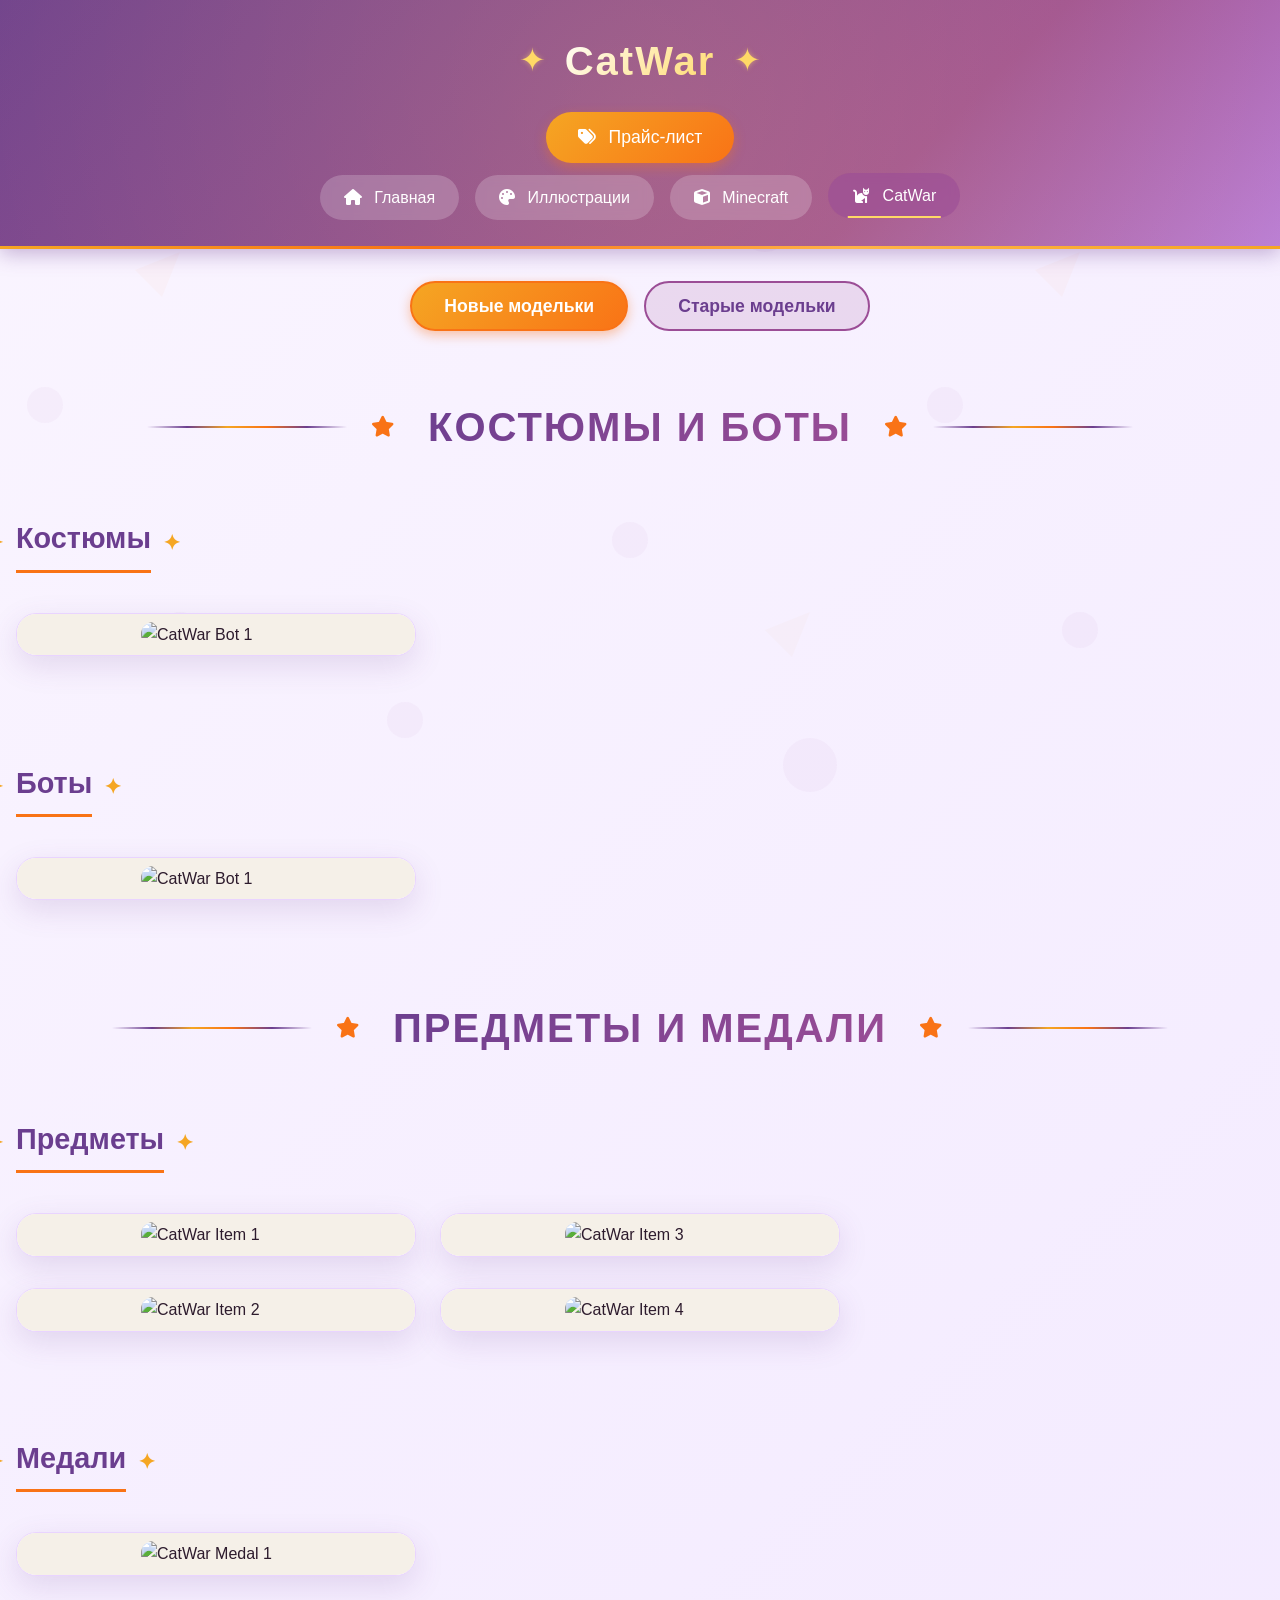
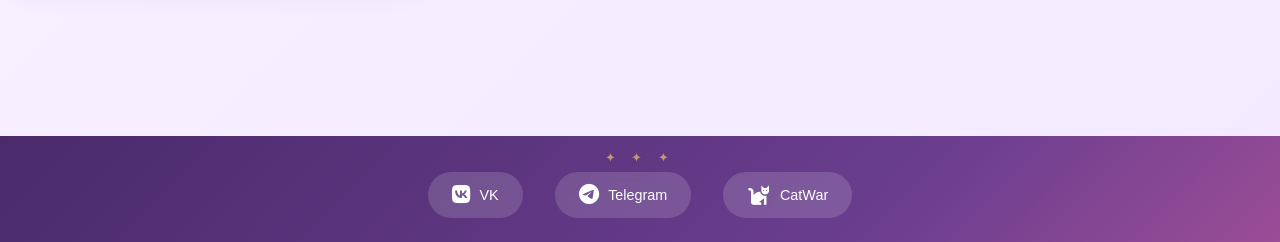
==== commit 5a6e0f92: "Update catwar.html" ====
--- a/catwar.html
+++ b/catwar.html
@@ -32,6 +32,11 @@
         <div class="section-tabs main-tabs">
             <button class="tab-btn active" data-tab="new">Новые модельки</button>
             <button class="tab-btn" data-tab="old">Старые модельки</button>
+        </div>
+        <div class="separator">
+            <i class="fas fa-star"></i>
+            <span>Костюмы и боты</span>
+            <i class="fas fa-star"></i>
         </div>
 
         <!-- Новые модельки (костюмы и боты) -->
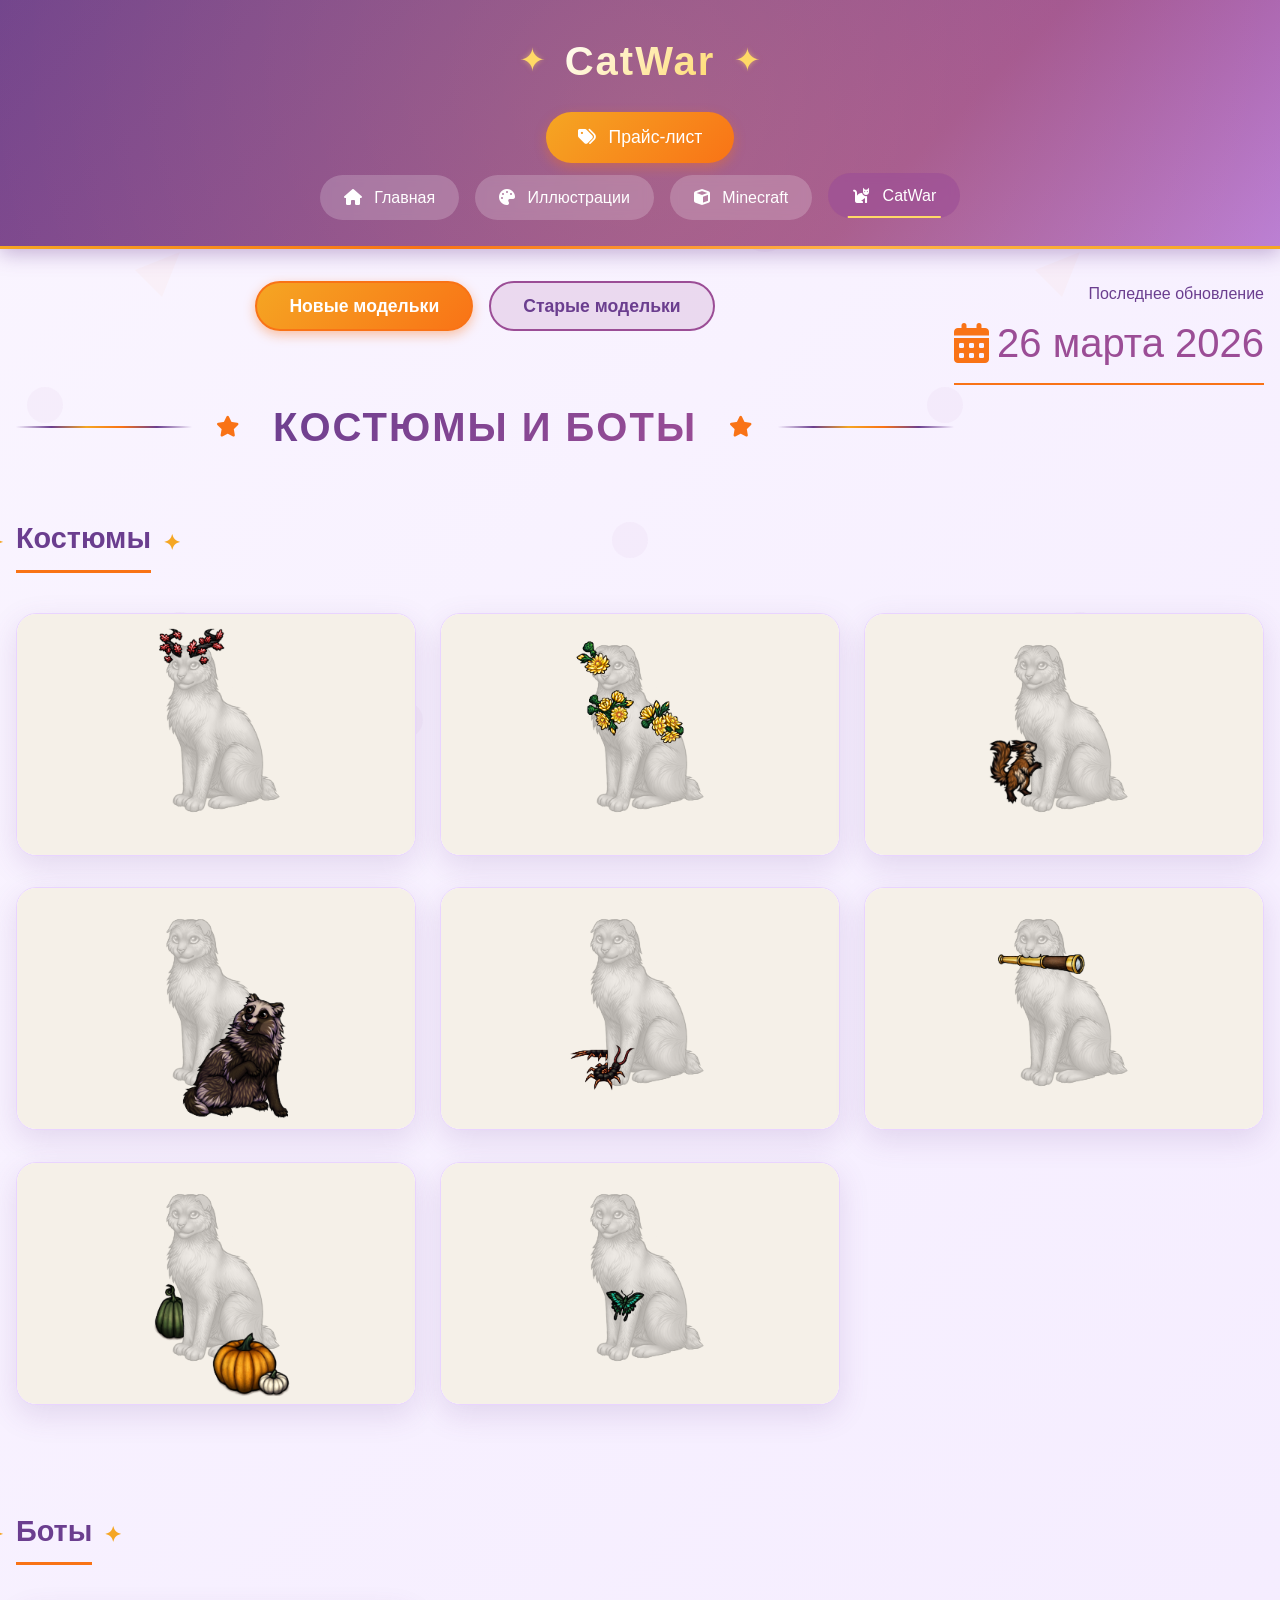
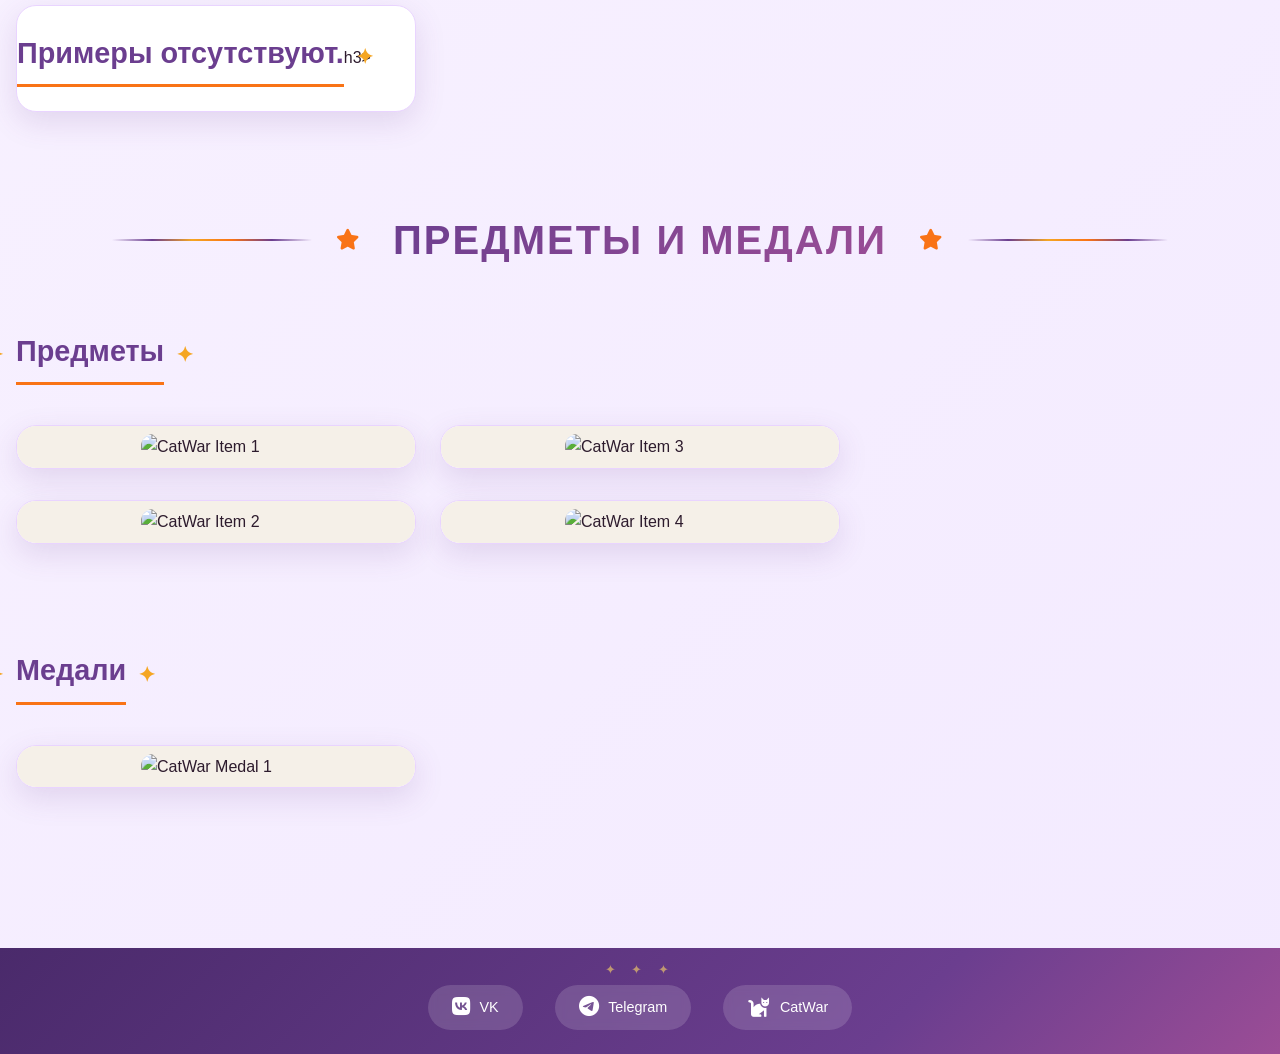
==== commit 3645a2e2: "Update catwar.html" ====
--- a/catwar.html
+++ b/catwar.html
@@ -28,6 +28,13 @@
     </header>
 
     <main>
+        <div class="update-header">
+            <h3>Последнее обновление</h3>
+            <div class="update-date">
+                <i class="fas fa-calendar-alt"></i>
+                <span>26 марта 2026</span>
+            </div>
+        </div>
         <!-- Переключатель для костюмов и ботов -->
         <div class="section-tabs main-tabs">
             <button class="tab-btn active" data-tab="new">Новые модельки</button>
@@ -45,8 +52,50 @@
                 <h3>Костюмы</h3>
                 <div class="gallery">
                    <div class="card">
-                        <div class="card-image catwar-image" data-img="images/catwar_bot_1.png">
-                            <img src="images/catwar_bot_1.png" alt="CatWar Bot 1">
+                        <div class="card-image catwar-image" data-img="images/catwar_new_costum_1.png">
+                            <img src="images/catwar_new_costum_1.png" alt="CatWar New Costum 1">
+                            <div class="card-overlay"><i class="fas fa-search-plus"></i></div>
+                        </div>
+                    </div>
+                    <div class="card">
+                        <div class="card-image catwar-image" data-img="images/catwar_new_costum_2.png">
+                            <img src="images/catwar_new_costum_2.png" alt="CatWar New Costum 2">
+                            <div class="card-overlay"><i class="fas fa-search-plus"></i></div>
+                        </div>
+                    </div>
+                    <div class="card">
+                        <div class="card-image catwar-image" data-img="images/catwar_new_costum_3.png">
+                            <img src="images/catwar_new_costum_3.png" alt="CatWar New Costum 3">
+                            <div class="card-overlay"><i class="fas fa-search-plus"></i></div>
+                        </div>
+                    </div>
+                    <div class="card">
+                        <div class="card-image catwar-image" data-img="images/catwar_new_costum_4.png">
+                            <img src="images/catwar_new_costum_4.png" alt="CatWar New Costum 4">
+                            <div class="card-overlay"><i class="fas fa-search-plus"></i></div>
+                        </div>
+                    </div>
+                    <div class="card">
+                        <div class="card-image catwar-image" data-img="images/catwar_new_costum_5.png">
+                            <img src="images/catwar_new_costum_5.png" alt="CatWar New Costum 5">
+                            <div class="card-overlay"><i class="fas fa-search-plus"></i></div>
+                        </div>
+                    </div>
+                    <div class="card">
+                        <div class="card-image catwar-image" data-img="images/catwar_new_costum_6.png">
+                            <img src="images/catwar_new_costum_6.png" alt="CatWar New Costum 6">
+                            <div class="card-overlay"><i class="fas fa-search-plus"></i></div>
+                        </div>
+                    </div>
+                    <div class="card">
+                        <div class="card-image catwar-image" data-img="images/catwar_new_costum_7.png">
+                            <img src="images/catwar_new_costum_7.png" alt="CatWar New Costum 7">
+                            <div class="card-overlay"><i class="fas fa-search-plus"></i></div>
+                        </div>
+                    </div>
+                    <div class="card">
+                        <div class="card-image catwar-image" data-img="images/catwar_new_costum_8.png">
+                            <img src="images/catwar_new_costum_8.png" alt="CatWar New Costum 8">
                             <div class="card-overlay"><i class="fas fa-search-plus"></i></div>
                         </div>
                     </div>
@@ -56,10 +105,7 @@
                 <h3>Боты</h3>
                 <div class="gallery">
                     <div class="card">
-                        <div class="card-image catwar-image" data-img="images/catwar_bot_1.png">
-                            <img src="images/catwar_bot_1.png" alt="CatWar Bot 1">
-                            <div class="card-overlay"><i class="fas fa-search-plus"></i></div>
-                        </div>
+                        <h3>Примеры отсутствуют.</h3>h3>
                     </div>
                 </div>
             </div>
